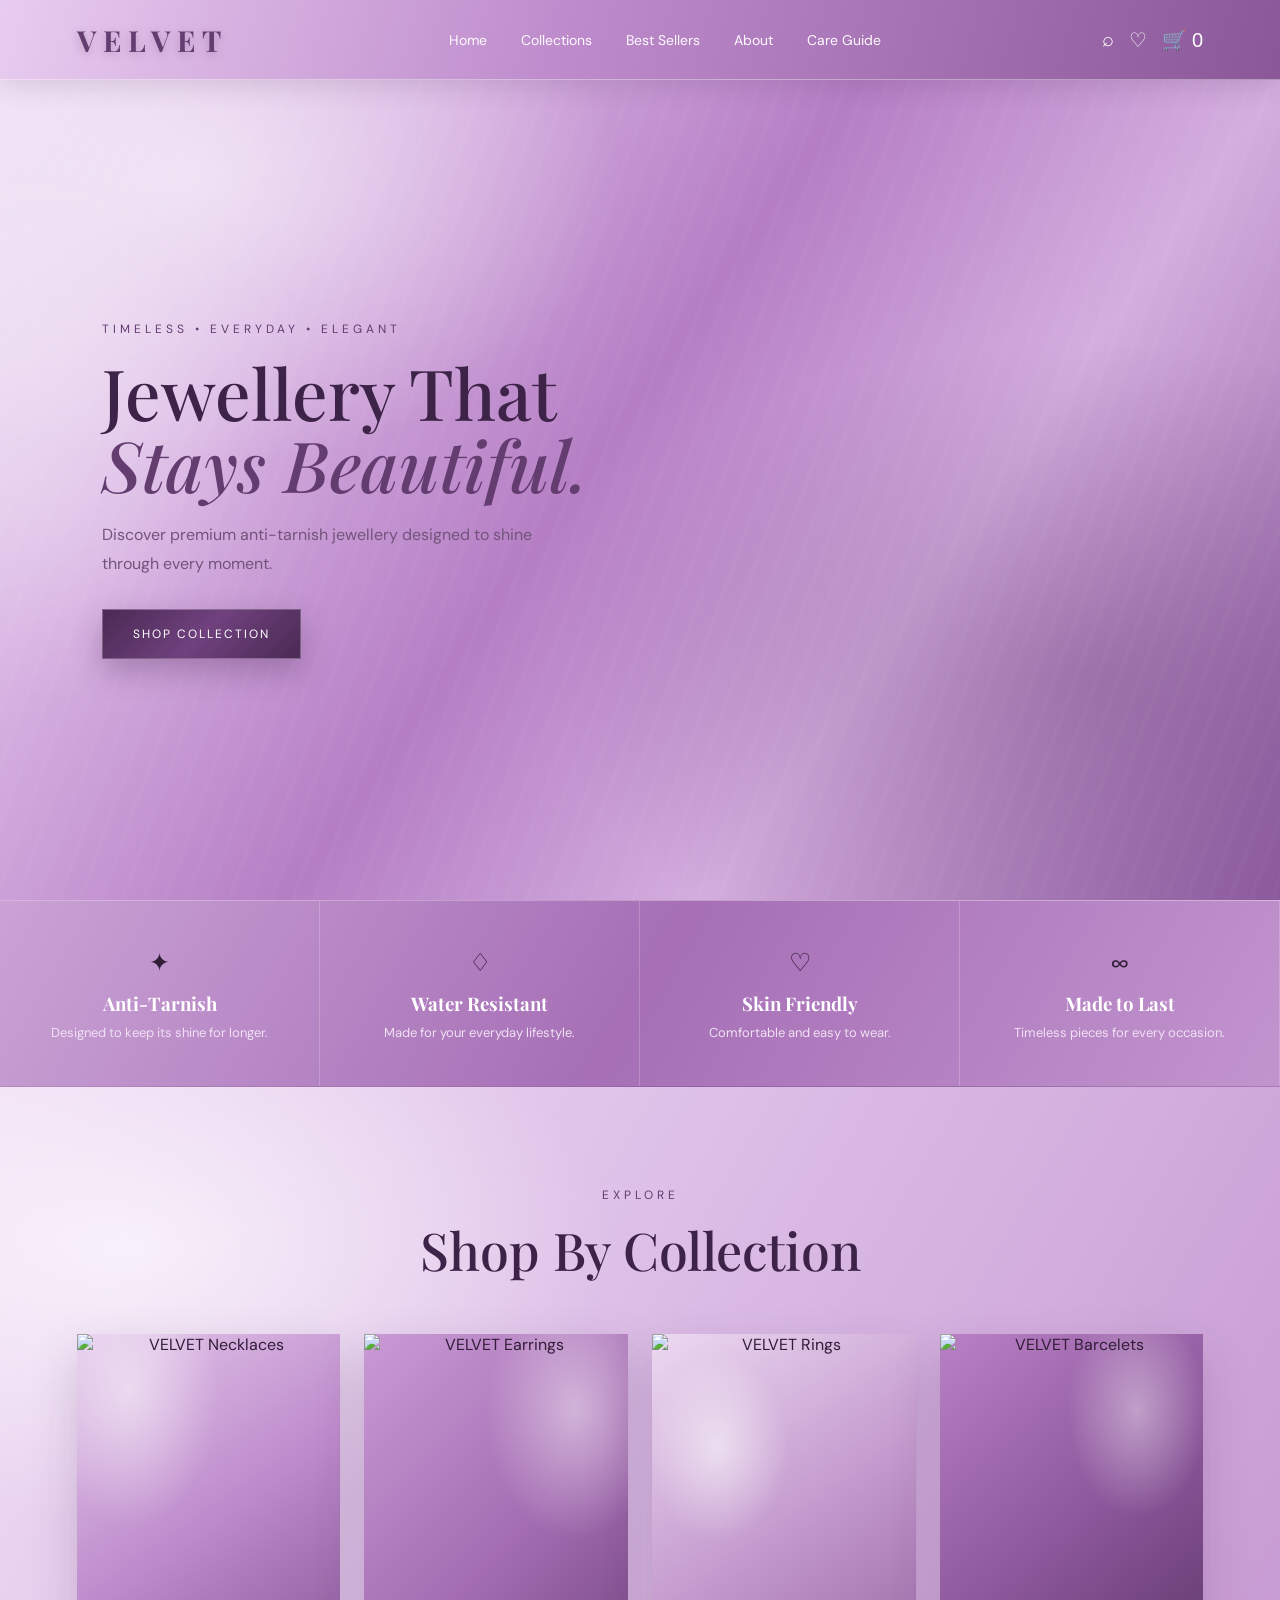
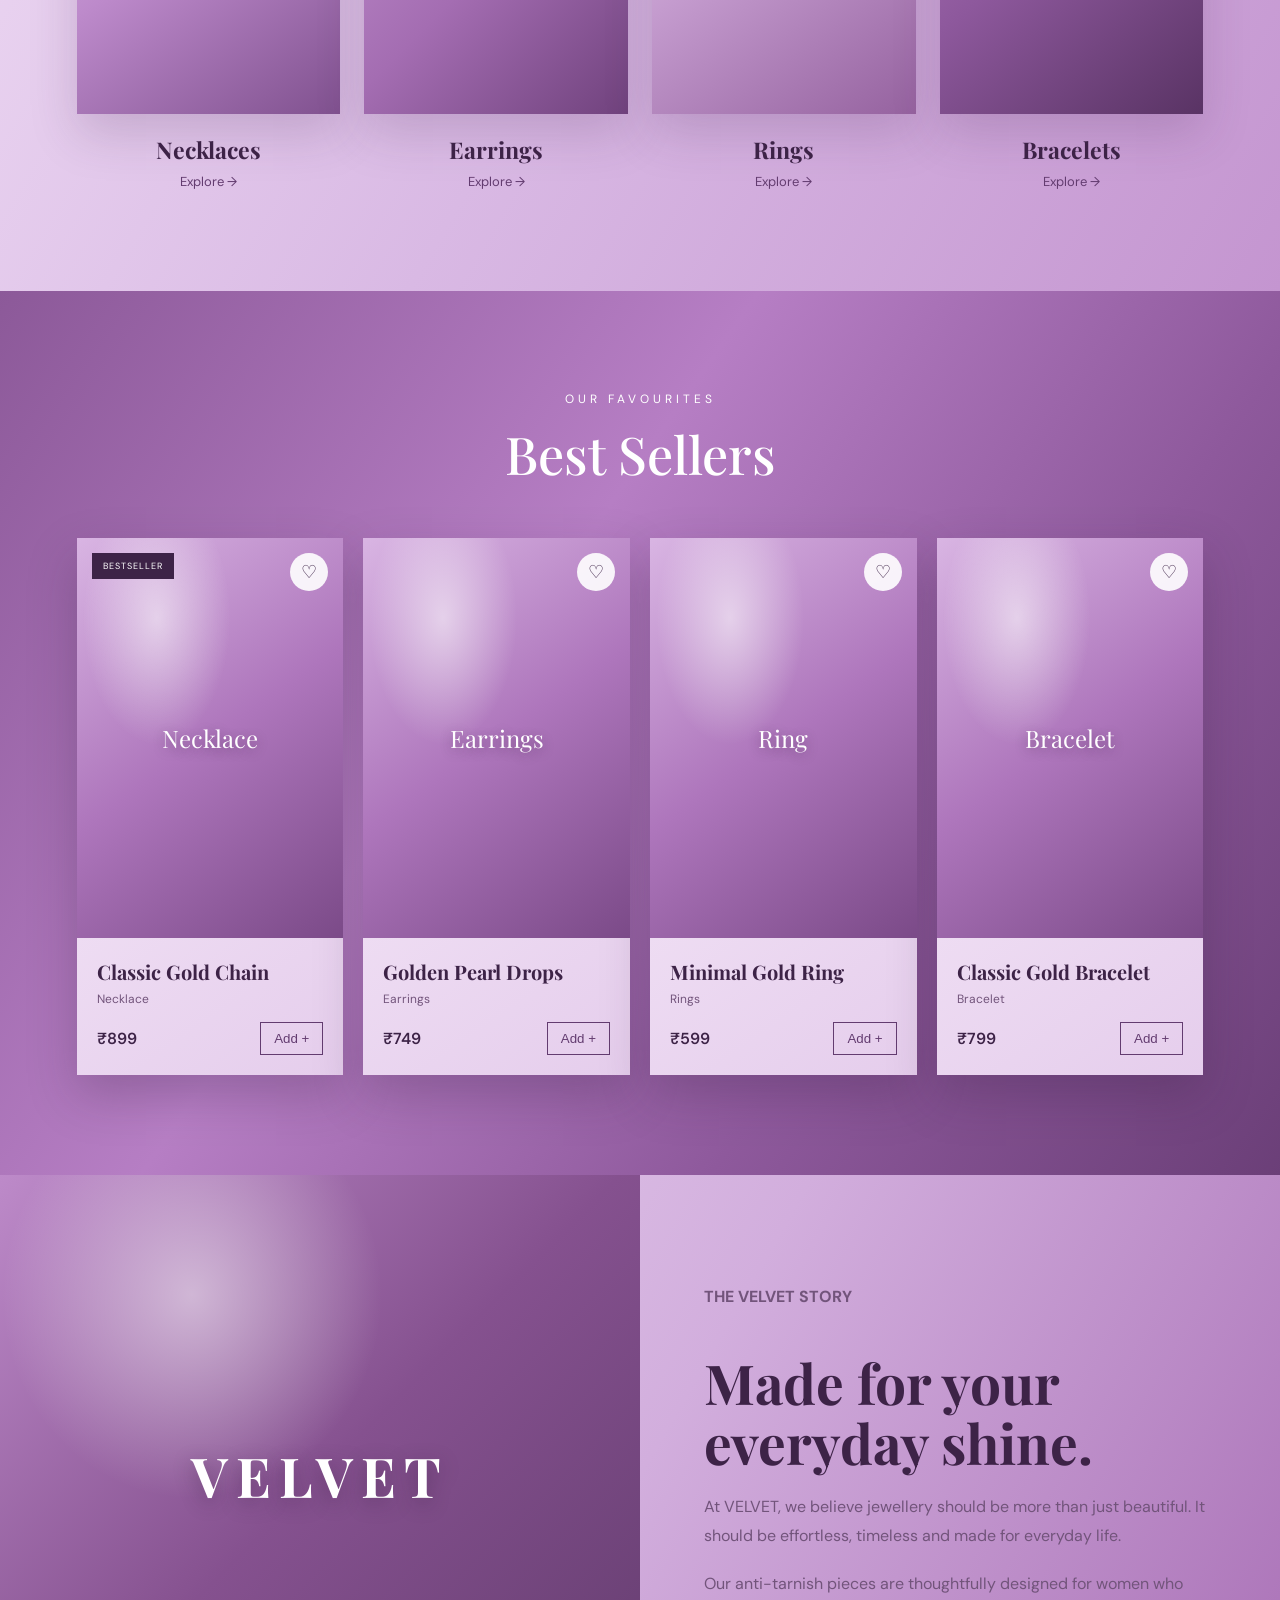
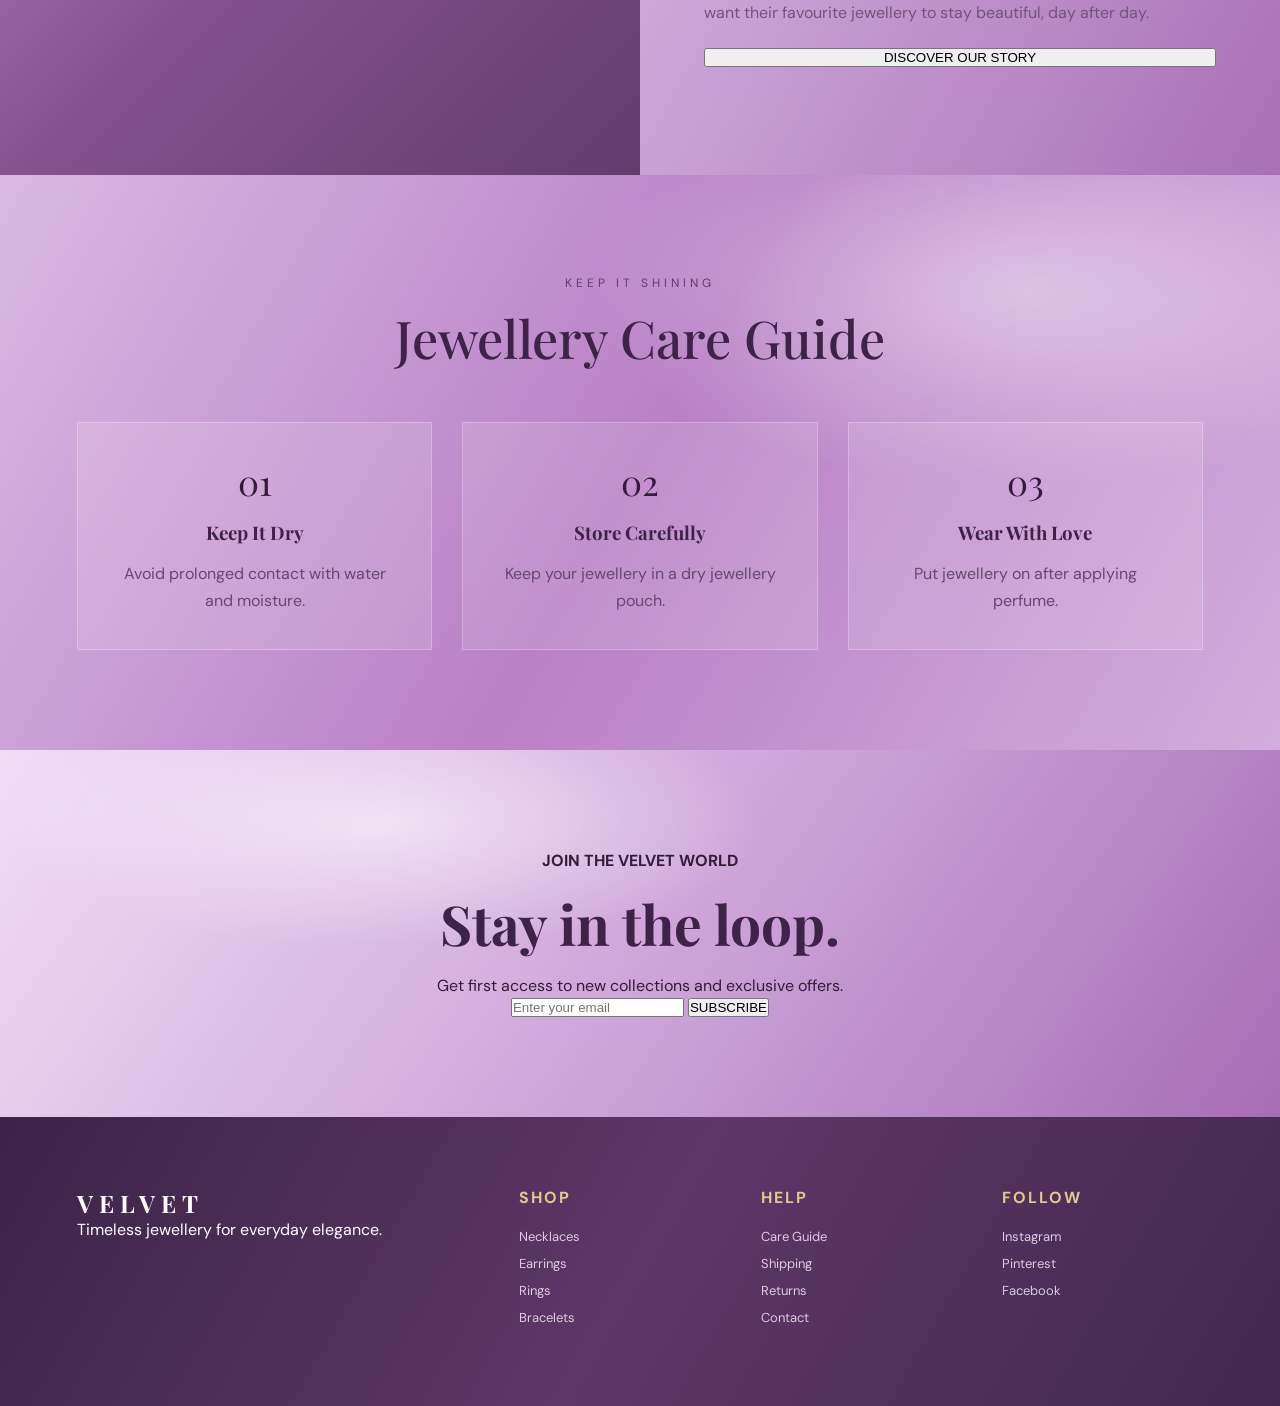
==== index.html @ f44ce246 "Add files via upload" ====
<!DOCTYPE html>
<html lang="en">
<head>
    <meta charset="UTF-8">
    <meta name="viewport" content="width=device-width, initial-scale=1.0">

    <title>Velvet | Anti-Tarnish Jewellery</title>

    <link rel="stylesheet" href="style.css">

    <link rel="preconnect" href="https://fonts.googleapis.com">
    <link rel="preconnect" href="https://fonts.gstatic.com" crossorigin>

    <link href="https://fonts.googleapis.com/css2?family=DM+Sans:wght@400;500;600&family=Playfair+Display:wght@500;600;700&display=swap" rel="stylesheet">
</head>

<body>

    <!-- NAVBAR -->

    <header class="navbar">

        <div class="logo"><b>
            VELVET
        </b></div>

        <nav>
            <a href="#home">Home</a>
            <a href="#collections">Collections</a>
            <a href="#bestsellers">Best Sellers</a>
            <a href="#about">About</a>
            <a href="#care">Care Guide</a>
        </nav>

        <div class="nav-icons">
            <button onclick="openSearch()">⌕</button>
            <button>♡</button>
            <button onclick="openCart()">🛒 <span id="cartCount">0</span></button>
        </div>

    </header>

    <!-- HERO -->

    <section class="hero" id="home">

        <div class="hero-content">

            <p class="small-title">
                TIMELESS • EVERYDAY • ELEGANT
            </p>

            <h1>
                Jewellery That<br>
                <span>Stays Beautiful.</span>
            </h1>

            <p class="hero-text">
                Discover premium anti-tarnish jewellery designed
                to shine through every moment.
            </p>

            <a href="#bestsellers" class="primary-btn">
                SHOP COLLECTION
            </a>

        </div>

        <div class="hero-image">

            <div class="image-placeholder">
<img src="C:\Users\Komal Mandal\Downloads\Velvet.png" alt = VELVET JEWEllERY">
            </div>

        </div>

    </section>


    <!-- FEATURES -->

    <section class="features">

        <div class="feature">
            <div class="feature-icon">✦</div>
            <h3>Anti-Tarnish</h3>
            <p>Designed to keep its shine for longer.</p>
        </div>

        <div class="feature">
            <div class="feature-icon">♢</div>
            <h3>Water Resistant</h3>
            <p>Made for your everyday lifestyle.</p>
        </div>

        <div class="feature">
            <div class="feature-icon">♡</div>
            <h3>Skin Friendly</h3>
            <p>Comfortable and easy to wear.</p>
        </div>

        <div class="feature">
            <div class="feature-icon">∞</div>
            <h3>Made to Last</h3>
            <p>Timeless pieces for every occasion.</p>
        </div>

    </section>


    <!-- COLLECTIONS -->

    <section class="collections" id="collections">

        <div class="section-heading">

            <p>EXPLORE</p>

            <h2>
                Shop By Collection
            </h2>

        </div>


        <div class="collection-grid">

            <div class="collection-card">
                <div class="collection-image necklace"> 
<img src="https://i.pinimg.com/736x/56/a5/21/56a521f06eb144e33cac030a098739af.jpg" alt="VELVET Necklaces"></div>
			
                <h3>Necklaces</h3>
              <a href="necklaces.html">Explore →</a>
            </div>

            <div class="collection-card">
                <div class="collection-image earrings">
<img src="https://i.pinimg.com/736x/31/49/c3/3149c329d1bebe7198a41c38c8221e55.jpg" alt="VELVET Earrings"></div>
                <h3>Earrings</h3>
                <a href="earrings.html">Explore →</a>
            </div>

            <div class="collection-card">
                <div class="collection-image rings">
<img src="https://i.pinimg.com/736x/19/a5/37/19a537e50d980c1a389cf54818341b7f.jpg" alt="VELVET Rings"></div>
                <h3>Rings</h3>
                <a href="rings.html">Explore →</a>
            </div>

            <div class="collection-card">
                <div class="collection-image bracelets">
<img src="https://i.pinimg.com/736x/8f/12/ee/8f12ee95ad58cc916fca099915476bfe.jpg" alt="VELVET Barcelets"></div>
                <h3>Bracelets</h3>
               <a href="bracelets.html">Explore →</a>
            </div>

        </div>

    </section>


    <!-- BEST SELLERS -->

    <section class="products" id="bestsellers">

        <div class="section-heading">

            <p>OUR FAVOURITES</p>

            <h2>
                Best Sellers
            </h2>

        </div>


        <div class="product-grid" id="productGrid">


            <!-- PRODUCT 1 -->

            <div class="product-card">

                <div class="product-image">
                    <span class="badge">BESTSELLER</span>

                    <button class="wishlist">♡</button>

                    <div class="product-placeholder">
                        Necklace
                    </div>
                </div>

                <div class="product-info">

                    <h3>Classic Gold Chain</h3>

                    <p class="product-category">
                        Necklace
                    </p>

                    <div class="price-row">

                        <span>₹899</span>

                        <button onclick="addToCart('Classic Gold Chain', 899)">
                            Add +
                        </button>

                    </div>

                </div>

            </div>


            <!-- PRODUCT 2 -->

            <div class="product-card">

                <div class="product-image">

                    <button class="wishlist">♡</button>

                    <div class="product-placeholder">
                        Earrings
                    </div>

                </div>

                <div class="product-info">

                    <h3>Golden Pearl Drops</h3>

                    <p class="product-category">
                        Earrings
                    </p>

                    <div class="price-row">

                        <span>₹749</span>

                        <button onclick="addToCart('Golden Pearl Drops', 749)">
                            Add +
                        </button>

                    </div>

                </div>

            </div>


            <!-- PRODUCT 3 -->

            <div class="product-card">

                <div class="product-image">

                    <button class="wishlist">♡</button>

                    <div class="product-placeholder">
                        Ring
                    </div>

                </div>

                <div class="product-info">

                    <h3>Minimal Gold Ring</h3>

                    <p class="product-category">
                        Rings
                    </p>

                    <div class="price-row">

                        <span>₹599</span>

                        <button onclick="addToCart('Minimal Gold Ring', 599)">
                            Add +
                        </button>

                    </div>

                </div>

            </div>


            <!-- PRODUCT 4 -->

            <div class="product-card">

                <div class="product-image">

                    <button class="wishlist">♡</button>

                    <div class="product-placeholder">
                        Bracelet
                    </div>

                </div>

                <div class="product-info">

                    <h3>Classic Gold Bracelet</h3>

                    <p class="product-category">
                        Bracelet
                    </p>

                    <div class="price-row">

                        <span>₹799</span>

                        <button onclick="addToCart('Classic Gold Bracelet', 799)">
                            Add +
                        </button>

                    </div>

                </div>

            </div>

        </div>

    </section>


    <!-- BRAND STORY -->

    <section class="story" id="about">

        <div class="story-image">
            <div class="story-placeholder"><b>
                VELVET
            </b></div>
        </div>

        <div class="story-content">

            <p><b>THE VELVET STORY</b></p>

            <h2>
                Made for your
                everyday shine.
            </h2>

            <p>
                At VELVET, we believe jewellery should be more
                than just beautiful. It should be effortless,
                timeless and made for everyday life.
            </p>

            <p>
                Our anti-tarnish pieces are thoughtfully designed
                for women who want their favourite jewellery to
                stay beautiful, day after day.
            </p>

            <button class="secondary-btn">
                DISCOVER OUR STORY
            </button>

        </div>

    </section>


    <!-- CARE GUIDE -->

    <section class="care" id="care">

        <div class="section-heading">

            <p>KEEP IT SHINING</p>

            <h2>
                Jewellery Care Guide
            </h2>

        </div>


        <div class="care-grid">

            <div>
                <span>01</span>
                <h3>Keep It Dry</h3>
                <p>
                    Avoid prolonged contact with water and moisture.
                </p>
            </div>

            <div>
                <span>02</span>
                <h3>Store Carefully</h3>
                <p>
                    Keep your jewellery in a dry jewellery pouch.
                </p>
            </div>

            <div>
                <span>03</span>
                <h3>Wear With Love</h3>
                <p>
                    Put jewellery on after applying perfume.
                </p>
            </div>

        </div>

    </section>


    <!-- NEWSLETTER -->

    <section class="newsletter">

        <p><b>JOIN THE VELVET WORLD</b></p>

        <h2>
            Stay in the loop.
        </h2>

        <p>
            Get first access to new collections and exclusive offers.
        </p>

        <div class="newsletter-form">

            <input
                type="email"
                placeholder="Enter your email"
            >

            <button onclick="subscribe()">
                SUBSCRIBE
            </button>

        </div>

    </section>


    <!-- FOOTER -->

    <footer>

        <div class="footer-brand">

            <h2><b>VELVET</b></h2>

            <p>
                Timeless jewellery for everyday elegance.
            </p>

        </div>


        <div>

            <h4>SHOP</h4>

            <a href="#collections">Necklaces</a>
            <a href="#collections">Earrings</a>
            <a href="#collections">Rings</a>
            <a href="#collections">Bracelets</a>

        </div>


        <div>

            <h4>HELP</h4>

            <a href="#care">Care Guide</a>
            <a href="#">Shipping</a>
            <a href="#">Returns</a>
            <a href="#">Contact</a>

        </div>


        <div>

            <h4>FOLLOW</h4>

            <a href="#">Instagram</a>
            <a href="#">Pinterest</a>
            <a href="#">Facebook</a>

        </div>

    </footer>


    <!-- CART -->

    <div class="cart-overlay" id="cartOverlay">

        <div class="cart">

            <div class="cart-header">

                <h2>Your Cart</h2>

                <button onclick="closeCart()">✕</button>

            </div>

            <div id="cartItems"></div>

            <div class="cart-total">

                <strong>Total</strong>

                <span id="cartTotal">
                    ₹0
                </span>

            </div>

            <button class="checkout-btn">
                CHECKOUT
            </button>

        </div>

    </div>


    <script src="script.js"></script>

</body>
</html>
---- style.css ----
/* =========================================================
   VELVET JEWELLERY
   LUXURY PURPLE VELVET THEME
   ========================================================= */

@import url('https://fonts.googleapis.com/css2?family=DM+Sans:wght@400;500;600&family=Playfair+Display:ital,wght@0,400;0,500;0,600;1,400;1,500&display=swap');


/* =========================
   COLORS
   ========================= */

:root {
    --velvet-1: #f0dff5;
    --velvet-2: #d8b4e3;
    --velvet-3: #b985c9;
    --velvet-4: #8e5b9f;
    --velvet-5: #633c70;
    --velvet-6: #3d2347;

    --text: #321d38;
    --soft-text: #72547b;

    --gold: #c8a45d;
    --white: #fffaff;
}


/* =========================
   RESET
   ========================= */

* {
    margin: 0;
    padding: 0;
    box-sizing: border-box;
}

html {
    scroll-behavior: smooth;
}

body {
    font-family: "DM Sans", sans-serif;
    color: var(--text);

    /* REAL VELVET-LIKE BACKGROUND */
    background:
        radial-gradient(
            ellipse at 15% 20%,
            rgba(255,255,255,.55) 0%,
            transparent 28%
        ),
        radial-gradient(
            ellipse at 85% 75%,
            rgba(91,48,105,.30) 0%,
            transparent 35%
        ),
        linear-gradient(
            125deg,
            #f0dff5 0%,
            #d7b2e2 25%,
            #b57ec4 48%,
            #d4aedf 70%,
            #8f5da0 100%
        );

    background-attachment: fixed;

    min-height: 100vh;
}


/* =========================
   VELVET TEXTURE
   ========================= */

body::before {
    content: "";

    position: fixed;

    inset: 0;

    pointer-events: none;

    z-index: -1;

    opacity: .18;

    background:
        repeating-linear-gradient(
            110deg,
            transparent 0px,
            rgba(255,255,255,.35) 2px,
            transparent 7px,
            transparent 20px
        );

    mix-blend-mode: soft-light;
}


/* =========================
   NAVBAR
   ========================= */

.navbar {
    height: 80px;

    display: flex;
    align-items: center;
    justify-content: space-between;

    padding: 0 6%;

    background:
        linear-gradient(
            105deg,
            #e8ccef,
            #bd8acb 45%,
            #8a5799 100%
        );

    border-bottom: 1px solid rgba(255,255,255,.35);

    box-shadow:
        0 5px 25px rgba(63,35,72,.15);

    position: sticky;

    top: 0;

    z-index: 1000;
}


/* LOGO */

.logo {
    font-family: "Playfair Display", serif;

    font-size: 29px;

    letter-spacing: 7px;

    color: #633C70;

    text-shadow:
        0 2px 10px rgba(53,27,62,.25);
}


/* NAVIGATION */

nav {
    display: flex;

    gap: 34px;
}

nav a {
    text-decoration: none;

    color: #fffaff;

    font-size: 14px;

    position: relative;

    transition: .3s ease;
}

nav a:hover {
    color: #f2d99d;
}

nav a::after {
    content: "";

    position: absolute;

    left: 0;

    bottom: -7px;

    width: 0;

    height: 1px;

    background: var(--gold);

    transition: .3s ease;
}

nav a:hover::after {
    width: 100%;
}


/* NAV ICONS */

.nav-icons {
    display: flex;

    align-items: center;

    gap: 15px;
}

.nav-icons button {
    border: none;

    background: transparent;

    color: white;

    font-size: 20px;

    cursor: pointer;

    transition: .3s ease;
}

.nav-icons button:hover {
    color: #f2d99d;

    transform: scale(1.08);
}


/* =========================
   HERO
   ========================= */

.hero {
    min-height: 700px;

    display: grid;

    grid-template-columns: 1fr 1fr;

    overflow: hidden;

    background:
        radial-gradient(
            ellipse at 10% 50%,
            rgba(255,255,255,.65),
            transparent 30%
        ),
        linear-gradient(
            120deg,
            #f3e4f7 0%,
            #e3c5eb 35%,
            #c697d1 70%,
            #a86ab9 100%
        );
}


/* HERO CONTENT */

.hero-content {
    display: flex;

    flex-direction: column;

    justify-content: center;

    padding: 8%;

    position: relative;
}


/* VELVET LIGHT SHADOW */

.hero-content::before {
    content: "";

    position: absolute;

    width: 350px;

    height: 350px;

    left: -150px;

    top: 20%;

    border-radius: 50%;

    background: rgba(255,255,255,.35);

    filter: blur(80px);
}


.small-title {
    font-size: 12px;

    letter-spacing: 4px;

    color: var(--velvet-5);

    position: relative;
}


.hero h1 {
    font-family: "Playfair Display", serif;

    font-size: clamp(52px, 6vw, 82px);

    line-height: 1.02;

    font-weight: 500;

    margin: 20px 0;

    color: var(--velvet-6);

    position: relative;
}

.hero h1 span {
    font-style: italic;

    color: var(--velvet-5);
}


.hero-text {
    max-width: 470px;

    color: var(--soft-text);

    line-height: 1.8;

    margin-bottom: 30px;

    position: relative;
}


/* =========================
   BUTTON
   ========================= */

.primary-btn {
    width: fit-content;

    padding: 16px 30px;

    background:
        linear-gradient(
            135deg,
            #4a2a54,
            #70417e,
            #4a2a54
        );

    color: white;

    text-decoration: none;

    letter-spacing: 2px;

    font-size: 12px;

    border: 1px solid rgba(255,255,255,.25);

    box-shadow:
        0 12px 30px rgba(65,35,75,.3);

    transition: .3s ease;

    position: relative;
}

.primary-btn:hover {
    transform: translateY(-4px);

    box-shadow:
        0 18px 35px rgba(65,35,75,.4);
}


/* =========================
   HERO IMAGE
   ========================= */

.hero-image {
    min-height: 600px;

    display: flex;

    align-items: center;

    justify-content: center;

    position: relative;

    overflow: hidden;

    background:
        radial-gradient(
            ellipse at 25% 20%,
            rgba(255,255,255,.55),
            transparent 25%
        ),
        radial-gradient(
            ellipse at 75% 80%,
            rgba(57,29,66,.4),
            transparent 40%
        ),
        linear-gradient(
            125deg,
            #c995d5,
            #9d64ac 45%,
            #71447e 100%
        );
}


/* VELVET FOLDS */

.hero-image::before {
    content: "";

    position: absolute;

    width: 150%;

    height: 150%;

    background:
        repeating-linear-gradient(
            115deg,
            rgba(255,255,255,.16) 0px,
            transparent 35px,
            rgba(73,38,83,.18) 75px,
            transparent 120px
        );

    transform: rotate(-8deg);

    opacity: .6;
}


/* IMAGE PLACEHOLDER */

.image-placeholder {
    width: 70%;

    height: 75%;

    display: flex;

    align-items: center;

    justify-content: center;

    position: relative;

    z-index: 2;

    background:
        radial-gradient(
            ellipse at 30% 20%,
            rgba(255,255,255,.5),
            transparent 30%
        ),
        linear-gradient(
            135deg,
            #e1c1e8,
            #b47bc2 50%,
            #855091
        );

    box-shadow:
        0 35px 70px rgba(53,28,62,.3);

    border: 1px solid rgba(255,255,255,.35);
}

.image-placeholder::before {
    content: "";

    position: absolute;

    inset: 0;

    background:
        repeating-linear-gradient(
            120deg,
            transparent 0px,
            rgba(255,255,255,.12) 15px,
            transparent 45px
        );
}

.image-placeholder {
    font-family: "Playfair Display", serif;

    font-size: 34px;

    letter-spacing: 6px;

    color: white;

    text-shadow:
        0 3px 15px rgba(52,28,61,.35);
}


/* =========================
   FEATURES
   ========================= */

.features {
    display: grid;

    grid-template-columns: repeat(4, 1fr);

    background:
        linear-gradient(
            120deg,
            #caa2d5,
            #a66fb6,
            #c294ce
        );

    border-top: 1px solid rgba(255,255,255,.3);

    border-bottom: 1px solid rgba(82,43,93,.2);
}

.feature {
    text-align: center;

    padding: 45px 20px;

    border-right: 1px solid rgba(255,255,255,.2);

    transition: .3s ease;
}

.feature:hover {
    background: rgba(255,255,255,.12);
}

.feature-icon {
    font-size: 25px;

    color: var(--#633C70);

    margin-bottom: 12px;
}

.feature h3 {
    font-family: "Playfair Display", serif;

    color: white;

    margin-bottom: 8px;
}

.feature p {
    color: #f0e1f4;

    font-size: 13px;
}


/* =========================
   SECTION HEADINGS
   ========================= */

.section-heading {
    text-align: center;

    margin-bottom: 50px;
}

.section-heading p {
    font-size: 12px;

    letter-spacing: 4px;

    color: var(--velvet-5);
}

.section-heading h2 {
    font-family: "Playfair Display", serif;

    font-size: 52px;

    font-weight: 500;

    margin-top: 12px;

    color: var(--velvet-6);
}


/* =========================
   COLLECTIONS
   ========================= */

.collections {
    padding: 100px 6%;

    background:
        radial-gradient(
            ellipse at 10% 20%,
            rgba(255,255,255,.65),
            transparent 30%
        ),
        linear-gradient(
            120deg,
            #f0def5,
            #d9b9e4,
            #c495d0
        );
}

.collection-grid {
    display: grid;

    grid-template-columns: repeat(4, 1fr);

    gap: 22px;
}

.collection-card {
    text-align: center;

    transition: .4s ease;
}

.collection-card:hover {
    transform: translateY(-10px);
}


.collection-image {
    height: 400px;

    margin-bottom: 20px;

    position: relative;

    overflow: hidden;

    box-shadow:
        0 20px 45px rgba(67,36,77,.18);
}


/* VELVET COLLECTION SHADES */

.necklace {
    background:
        radial-gradient(
            ellipse at 20% 15%,
            rgba(255,255,255,.5),
            transparent 30%
        ),
        linear-gradient(
            145deg,
            #e4c9eb,
            #bd8acb 50%,
            #80518f
        );
}

.earrings {
    background:
        radial-gradient(
            ellipse at 80% 20%,
            rgba(255,255,255,.45),
            transparent 30%
        ),
        linear-gradient(
            135deg,
            #c99ad5,
            #a46db2 55%,
            #70427d
        );
}

.rings {
    background:
        radial-gradient(
            ellipse at 25% 30%,
            rgba(255,255,255,.55),
            transparent 25%
        ),
        linear-gradient(
            145deg,
            #ecd9f1,
            #c49bce 50%,
            #95629f
        );
}

.bracelets {
    background:
        radial-gradient(
            ellipse at 75% 20%,
            rgba(255,255,255,.4),
            transparent 25%
        ),
        linear-gradient(
            140deg,
            #b980c5,
            #8d589c 50%,
            #593364
        );
}


.collection-card h3 {
    font-family: "Playfair Display", serif;

    font-size: 23px;

    color: var(--velvet-6);
}

.collection-card a {
    display: inline-block;

    margin-top: 8px;

    text-decoration: none;

    color: var(--velvet-5);

    font-size: 13px;
}


/* =========================
   PRODUCTS
   ========================= */

.products {
    padding: 100px 6%;

    background:
        linear-gradient(
            125deg,
            #8c5999,
            #b67ec4 40%,
            #8e599c 70%,
            #6b3f78
        );
}

.products .section-heading p,
.products .section-heading h2 {
    color: white;
}

.product-grid {
    display: grid;

    grid-template-columns: repeat(4, 1fr);

    gap: 20px;
}


.product-card {
    background:
        linear-gradient(
            145deg,
            #f9effb,
            #e5cdec
        );

    box-shadow:
        0 20px 45px rgba(51,27,60,.25);

    overflow: hidden;

    transition: .35s ease;
}

.product-card:hover {
    transform: translateY(-9px);
}


.product-image {
    height: 400px;

    display: flex;

    align-items: center;

    justify-content: center;

    position: relative;

    background:
        radial-gradient(
            ellipse at 30% 20%,
            rgba(255,255,255,.55),
            transparent 28%
        ),
        linear-gradient(
            145deg,
            #d9b5e3,
            #ae76bc,
            #7b4a88
        );
}


.product-placeholder {
    font-family: "Playfair Display", serif;

    font-size: 24px;

    color: white;

    text-shadow:
        0 3px 12px rgba(55,28,63,.4);
}


/* BADGE */

.badge {
    position: absolute;

    top: 15px;

    left: 15px;

    padding: 7px 11px;

    background: var(--velvet-6);

    color: white;

    font-size: 9px;

    letter-spacing: 1px;
}


/* WISHLIST */

.wishlist {
    position: absolute;

    top: 15px;

    right: 15px;

    width: 38px;

    height: 38px;

    border-radius: 50%;

    border: none;

    background: rgba(255,255,255,.9);

    color: var(--velvet-6);

    cursor: pointer;

    font-size: 18px;

    transition: .3s ease;
}

.wishlist:hover {
    background: var(--velvet-6);

    color: white;
}


/* PRODUCT INFO */

.product-info {
    padding: 20px;
}

.product-info h3 {
    font-family: "Playfair Display", serif;

    color: var(--velvet-6);

    font-size: 20px;
}

.product-category {
    color: var(--soft-text);

    font-size: 12px;

    margin: 6px 0 15px;
}

.price-row {
    display: flex;

    justify-content: space-between;

    align-items: center;
}

.price-row span {
    font-weight: 600;

    color: var(--velvet-6);
}

.price-row button {
    padding: 8px 13px;

    background: transparent;

    border: 1px solid var(--velvet-5);

    color: var(--velvet-5);

    cursor: pointer;

    transition: .3s ease;
}

.price-row button:hover {
    background: var(--velvet-5);

    color: white;
}


/* =========================
   STORY
   ========================= */

.story {
    display: grid;

    grid-template-columns: 1fr 1fr;

    min-height: 600px;

    background:
        linear-gradient(
            120deg,
            #ecd9f2,
            #d2aedd,
            #a970b6
        );
}

.story-image {
    display: flex;

    align-items: center;

    justify-content: center;

    background:
        radial-gradient(
            ellipse at 30% 20%,
            rgba(255,255,255,.5),
            transparent 30%
        ),
        linear-gradient(
            135deg,
            #bd8ac9,
            #85518f,
            #633c6e
        );
}

.story-placeholder {
    font-family: "Playfair Display", serif;

    font-size: 55px;

    letter-spacing: 8px;

    color: white;

    text-shadow:
        0 5px 20px rgba(50,25,58,.4);
}

.story-content {
    padding: 10%;

    display: flex;

    flex-direction: column;

    justify-content: center;
}

.story-content h2 {
    font-family: "Playfair Display", serif;

    font-size: 55px;

    line-height: 1.1;

    margin: 20px 0;

    color: var(--velvet-6);
}

.story-content p {
    color: var(--soft-text);

    line-height: 1.8;

    margin-bottom: 20px;
}


/* =========================
   CARE GUIDE
   ========================= */

.care {
    padding: 100px 6%;

    background:
        radial-gradient(
            ellipse at 80% 20%,
            rgba(255,255,255,.45),
            transparent 30%
        ),
        linear-gradient(
            120deg,
            #d9b9e4,
            #b980c6,
            #d3addd
        );
}

.care-grid {
    display: grid;

    grid-template-columns: repeat(3, 1fr);

    gap: 30px;

    text-align: center;
}

.care-grid > div {
    padding: 35px;

    background: rgba(255,255,255,.13);

    border: 1px solid rgba(255,255,255,.25);

    backdrop-filter: blur(5px);
}

.care-grid span {
    font-family: "Playfair Display", serif;

    font-size: 35px;

    color: var(--brown);
}

.care-grid h3 {
    font-family: "Playfair Display", serif;

    margin: 15px 0;

    color: var(--velvet-6);
}

.care-grid p {
    color: #65496e;

    line-height: 1.7;
}


/* =========================
   NEWSLETTER
   ========================= */

.newsletter {
    text-align: center;

    padding: 100px 20px;

    background:
        radial-gradient(
            ellipse at 30% 20%,
            rgba(255,255,255,.55),
            transparent 30%
        ),
        linear-gradient(
            125deg,
            #f0def5,
            #d0a8dc,
            #a76db5
        );
}

.newsletter h2 {
    font-family: "Playfair Display", serif;

    font-size: 55px;

    margin: 15px 0;

    color: var(--velvet-6);
}


/* =========================
   FOOTER
   ========================= */

footer {
    padding: 70px 6%;

    display: grid;

    grid-template-columns: 2fr 1fr 1fr 1fr;

    gap: 40px;

    background:
        linear-gradient(
            120deg,
            #3d2347,
            #5d3768,
            #43274d
        );

    color: white;
}

footer h2 {
    font-family: "Playfair Display", serif;

    letter-spacing: 6px;

    color: white;
}

footer h4 {
    color: #e4c98b;

    margin-bottom: 20px;

    letter-spacing: 2px;
}

footer a {
    display: block;

    color: #dbcce0;

    text-decoration: none;

    margin-bottom: 10px;

    font-size: 13px;

    transition: .3s ease;
}

footer a:hover {
    color: white;

    transform: translateX(3px);
}


/* =========================
   CART
   ========================= */

.cart-overlay {
    position: fixed;

    inset: 0;

    background: rgba(48,25,55,.5);

    display: none;

    z-index: 2000;
}

.cart {
    width: 400px;

    height: 100%;

    margin-left: auto;

    padding: 30px;

    background:
        linear-gradient(
            135deg,
            #f5e8f8,
            #d9b8e4
        );

    box-shadow:
        -15px 0 45px rgba(52,27,61,.3);

    overflow-y: auto;
}


/* =========================
   SCROLLBAR
   ========================= */

::-webkit-scrollbar {
    width: 8px;
}

::-webkit-scrollbar-track {
    background: #ead8f0;
}

::-webkit-scrollbar-thumb {
    background:
        linear-gradient(
            #b77fc5,
            #70457f
        );

    border-radius: 10px;
}


/* =========================
   TABLET
   ========================= */

@media (max-width: 900px) {

    nav {
        display: none;
    }

    .hero,
    .story {
        grid-template-columns: 1fr;
    }

    .hero-content {
        padding: 70px 7%;
    }

    .hero-image {
        min-height: 500px;
    }

    .features {
        grid-template-columns: repeat(2, 1fr);
    }

    .collection-grid,
    .product-grid {
        grid-template-columns: repeat(2, 1fr);
    }

    .care-grid {
        grid-template-columns: 1fr;
    }

    footer {
        grid-template-columns: 1fr 1fr;
    }
}


/* =========================
   MOBILE
   ========================= */

@media (max-width: 600px) {

    .navbar {
        padding: 0 20px;
    }

    .logo {
        font-size: 22px;
    }

    .hero h1 {
        font-size: 48px;
    }

    .features,
    .collection-grid,
    .product-grid {
        grid-template-columns: 1fr;
    }

    .collections,
    .products,
    .care {
        padding: 70px 5%;
    }

    .section-heading h2,
    .story-content h2,
    .newsletter h2 {
        font-size: 40px;
    }

    .story-content {
        padding: 15% 8%;
    }

    footer {
        grid-template-columns: 1fr;
    }

    .cart {
        width: 100%;
    }
}

/* =========================
   COLLECTION PAGE
   ========================= */

.collection-header {
    text-align: center;
    padding: 90px 20px 70px;

    background:
        radial-gradient(
            ellipse at 20% 20%,
            rgba(255,255,255,.55),
            transparent 30%
        ),
        linear-gradient(
            125deg,
            #f0dff5,
            #c998d2,
            #9a62a7
        );
}

.collection-header p {
    font-size: 12px;
    letter-spacing: 4px;
    color: #633c70;
    margin-bottom: 15px;
}

.collection-header h1 {
    font-family: "Playfair Display", serif;
    font-size: 65px;
    font-weight: 500;
    color: #3d2347;
    margin-bottom: 15px;
}

.collection-header span {
    color: #72547b;
    font-size: 15px;
}

.necklace-product {
    background:
        radial-gradient(
            ellipse at 25% 20%,
            rgba(255,255,255,.6),
            transparent 30%
        ),
        linear-gradient(
            145deg,
            #e3c7ea,
            #b57bc2 50%,
            #794985
        );
}

@media (max-width: 600px) {

    .collection-header h1 {
        font-size: 45px;
    }

}

/* =========================
   COLLECTION PAGES
   ========================= */

.collection-header {
    text-align: center;
    padding: 90px 20px 70px;

    background:
        radial-gradient(
            ellipse at 20% 20%,
            rgba(255,255,255,.55),
            transparent 30%
        ),
        linear-gradient(
            125deg,
            #f0dff5,
            #c998d2,
            #9a62a7
        );
}

.collection-header p {
    font-size: 12px;
    letter-spacing: 4px;
    color: #633c70;
    margin-bottom: 15px;
}

.collection-header h1 {
    font-family: "Playfair Display", serif;
    font-size: 65px;
    font-weight: 500;
    color: #3d2347;
    margin-bottom: 15px;
}

.collection-header span {
    color: #72547b;
    font-size: 15px;
}


/* EARRINGS */

.earrings-product {
    background:
        radial-gradient(
            ellipse at 25% 20%,
            rgba(255,255,255,.6),
            transparent 30%
        ),
        linear-gradient(
            145deg,
            #e2c4e9,
            #b77fc4 50%,
            #754480
        );
}


/* RINGS */

.rings-product {
    background:
        radial-gradient(
            ellipse at 70% 20%,
            rgba(255,255,255,.55),
            transparent 30%
        ),
        linear-gradient(
            145deg,
            #e9d2ef,
            #c18aca 50%,
            #81508d
        );
}


/* BRACELETS */

.bracelets-product {
    background:
        radial-gradient(
            ellipse at 30% 25%,
            rgba(255,255,255,.5),
            transparent 30%
        ),
        linear-gradient(
            145deg,
            #d3a8dd,
            #9d64aa 50%,
            #653b70
        );
}


@media (max-width: 600px) {

    .collection-header h1 {
        font-size: 45px;
    }

}

/* ===== COLLECTION CARDS FIX ===== */

.collection-grid {
    display: grid;
    grid-template-columns: repeat(4, 1fr);
    gap: 24px;
    width: 100%;
}

.collection-card {
    width: 100%;
    min-width: 0;
}

.collection-image {
    width: 100%;
    height: 380px;
    overflow: hidden;
}

.collection-image img {
    width: 100%;
    height: 100%;
    object-fit: cover;
    display: block;
}

/* MOBILE */
@media (max-width: 900px) {
    .collection-grid {
        grid-template-columns: repeat(2, 1fr);
    }
}

@media (max-width: 600px) {
    .collection-grid {
        grid-template-columns: 1fr;
    }

    .collection-image {
        height: 350px;
    }
}

/* =========================
   VELVET HERO - IMAGE FIT
   ========================= */

/* =========================
   HERO - FULL BACKGROUND
   ========================= */

.hero {
    position: relative !important;
    display: flex !important;

    min-height: calc(100vh - 80px) !important;
    width: 100% !important;

    padding: 0 !important;
    margin: 0 !important;

    background-image: url("C:/Users/Komal Mandal/Downloads/Velvet jewellery.png") !important;
    background-size: cover !important;
    background-position: center !important;
    background-repeat: no-repeat !important;

    overflow: hidden !important;
}


/* LEFT TEXT */

.hero-content {
    width: 55% !important;
    min-height: calc(100vh - 80px) !important;

    display: flex !important;
    flex-direction: column !important;
    justify-content: center !important;

    padding: 0 0 0 8% !important;

    position: relative !important;
    z-index: 5 !important;
}


/* HEADING - ONLY 2 LINES */

.hero h1 {
    font-family: "Playfair Display", serif !important;

    font-size: clamp(55px, 5.5vw, 82px) !important;
    line-height: 1.02 !important;

    font-weight: 500 !important;

    margin: 20px 0 !important;

    color: var(--velvet-6) !important;

    white-space: nowrap !important;
}

.hero h1 span {
    font-style: italic !important;
    color: var(--velvet-5) !important;
}


/* DESCRIPTION */

.hero-text {
    max-width: 470px !important;

    color: var(--soft-text) !important;

    line-height: 1.8 !important;

    margin-bottom: 30px !important;
}


/* REMOVE RIGHT IMAGE */

.hero-image {
    display: none !important;
}


/* MOBILE */

@media (max-width: 900px) {

    .hero-content {
        width: 70% !important;
        padding-left: 7% !important;
    }

    .hero h1 {
        white-space: normal !important;
        font-size: 55px !important;
    }
}

@media (max-width: 600px) {

    .hero-content {
        width: 90% !important;
        padding-left: 7% !important;
    }

    .hero h1 {
        font-size: 45px !important;
    }
}
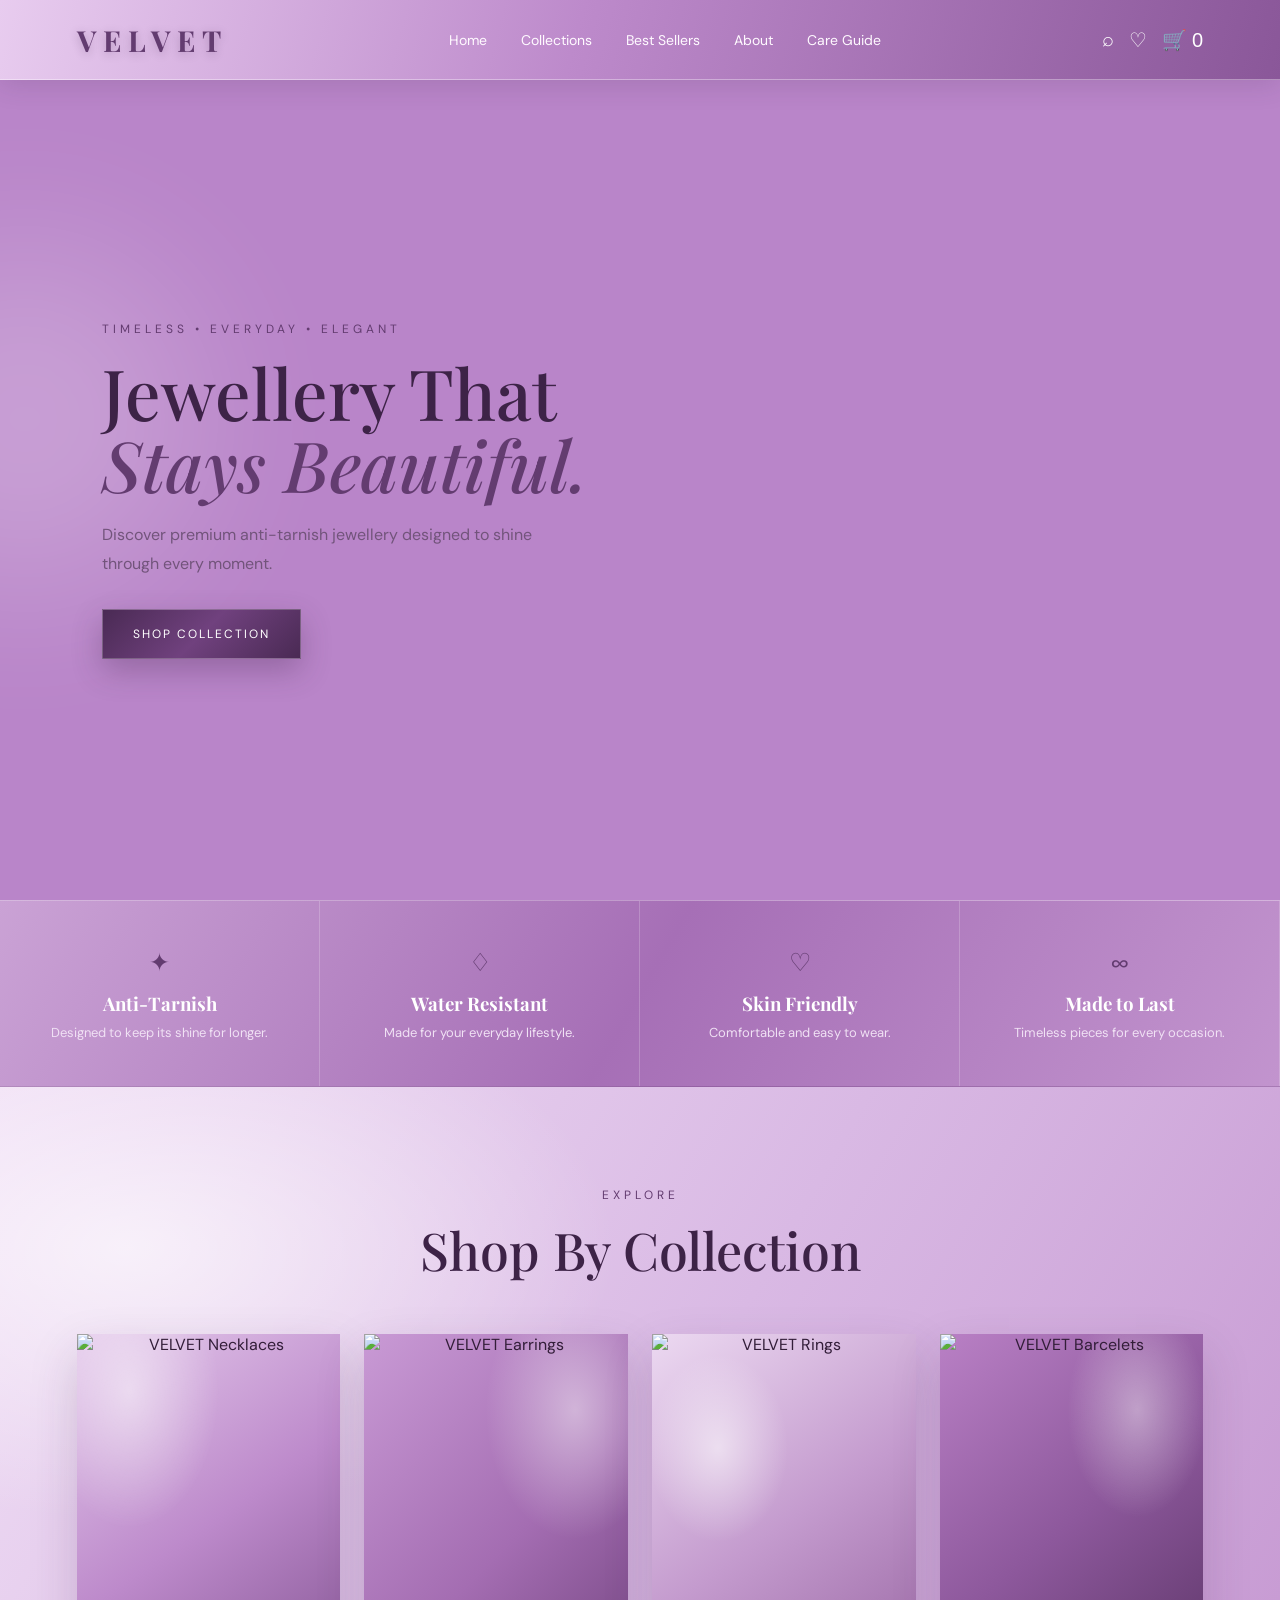
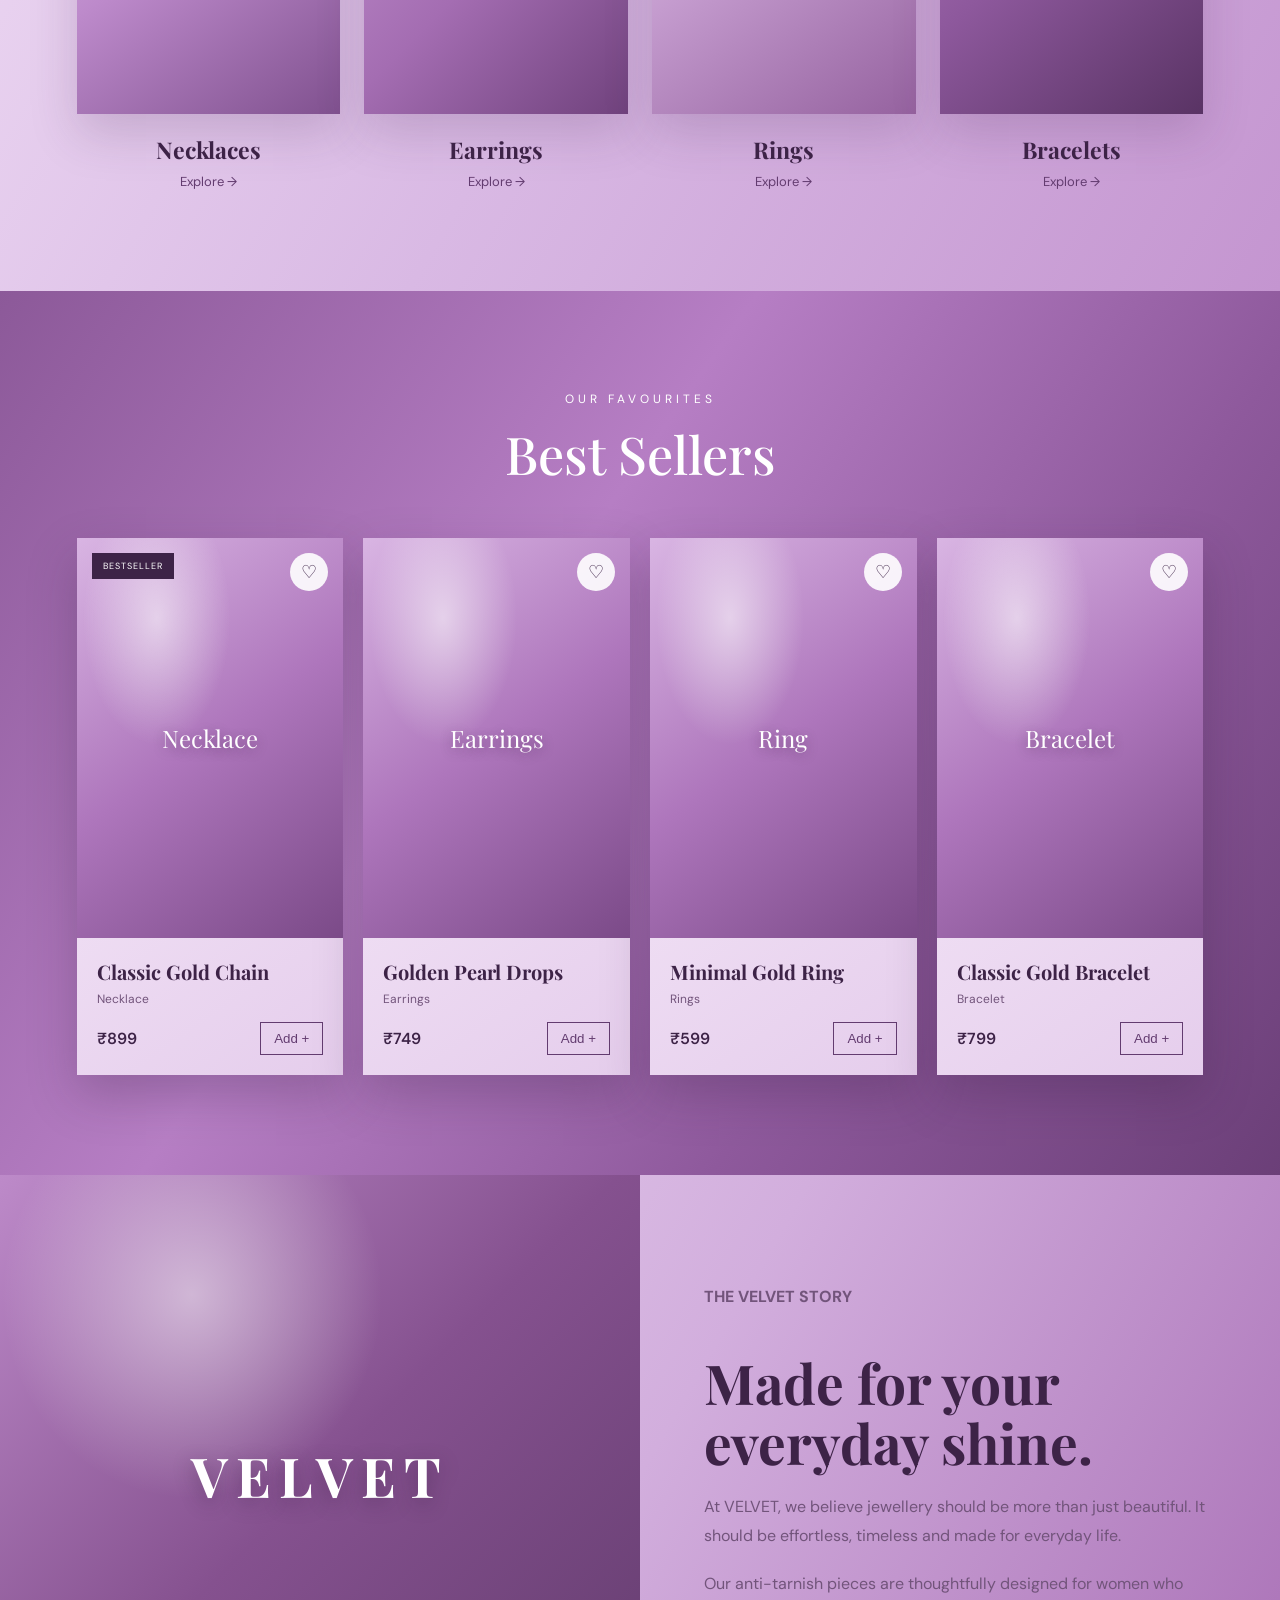
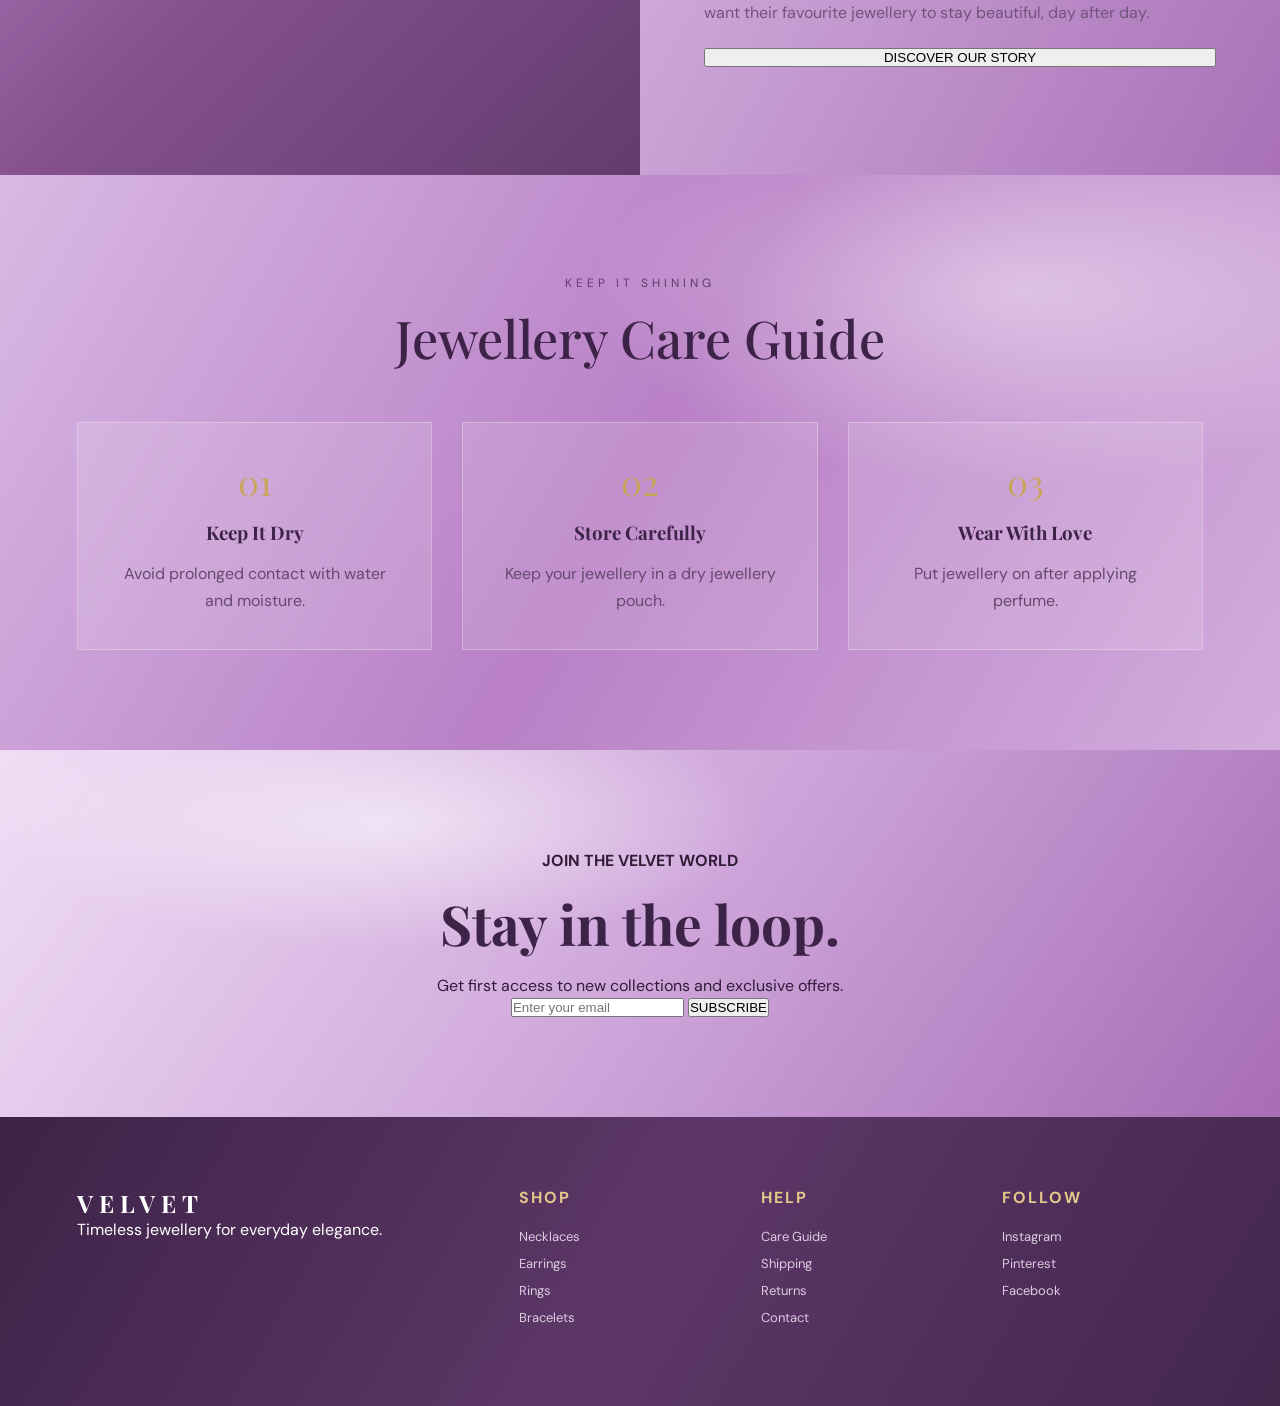
==== commit 39366092: "Update index.html" ====
--- a/index.html
+++ b/index.html
@@ -6,7 +6,7 @@
 
     <title>Velvet | Anti-Tarnish Jewellery</title>
 
-    <link rel="stylesheet" href="style.css">
+	<link rel="stylesheet" href="style.css?v=3">
 
     <link rel="preconnect" href="https://fonts.googleapis.com">
     <link rel="preconnect" href="https://fonts.gstatic.com" crossorigin>
@@ -42,39 +42,37 @@
 
     <!-- HERO -->
 
-    <section class="hero" id="home">
-
-        <div class="hero-content">
-
-            <p class="small-title">
-                TIMELESS • EVERYDAY • ELEGANT
-            </p>
-
-            <h1>
-                Jewellery That<br>
-                <span>Stays Beautiful.</span>
-            </h1>
-
-            <p class="hero-text">
-                Discover premium anti-tarnish jewellery designed
-                to shine through every moment.
-            </p>
-
-            <a href="#bestsellers" class="primary-btn">
-                SHOP COLLECTION
-            </a>
-
-        </div>
-
-        <div class="hero-image">
-
-            <div class="image-placeholder">
-<img src="C:\Users\Komal Mandal\Downloads\Velvet.png" alt = VELVET JEWEllERY">
-            </div>
-
-        </div>
-
-    </section>
+<section class="hero" id="home">
+
+<div class="hero-content">
+
+<p class="small-title">
+TIMELESS • EVERYDAY • ELEGANT
+</p>
+
+<h1>
+Jewellery That<br>
+<span>Stays Beautiful.</span>
+</h1>
+
+<p class="hero-text">
+Discover premium anti-tarnish jewellery designed
+to shine through every moment.
+</p>
+
+<a href="#bestsellers" class="primary-btn">
+SHOP COLLECTION
+</a>
+
+</div>
+
+<div class="hero-image">
+<div class="image-placeholder">
+<img src="C:\Komal Mandal Velvet Jewellery\Velvet jewellery.png" alt = VELVET JEWEllERY">
+</div>
+</div>
+
+</section>
 
 
     <!-- FEATURES -->
@@ -535,4 +533,4 @@
     <script src="script.js"></script>
 
 </body>
-</html>+</html>
--- a/style.css
+++ b/style.css
@@ -44,7 +44,6 @@
     font-family: "DM Sans", sans-serif;
     color: var(--text);
 
-    /* REAL VELVET-LIKE BACKGROUND */
     background:
         radial-gradient(
             ellipse at 15% 20%,
@@ -109,7 +108,9 @@
     height: 80px;
 
     display: flex;
+
     align-items: center;
+
     justify-content: space-between;
 
     padding: 0 6%;
@@ -135,7 +136,9 @@
 }
 
 
-/* LOGO */
+/* =========================
+   LOGO
+   ========================= */
 
 .logo {
     font-family: "Playfair Display", serif;
@@ -151,7 +154,9 @@
 }
 
 
-/* NAVIGATION */
+/* =========================
+   NAVIGATION
+   ========================= */
 
 nav {
     display: flex;
@@ -198,7 +203,9 @@
 }
 
 
-/* NAV ICONS */
+/* =========================
+   NAV ICONS
+   ========================= */
 
 .nav-icons {
     display: flex;
@@ -229,51 +236,70 @@
 }
 
 
-/* =========================
+/* =========================================================
    HERO
-   ========================= */
+   ========================================================= */
 
 .hero {
-    min-height: 700px;
-
-    display: grid;
-
-    grid-template-columns: 1fr 1fr;
-
-    overflow: hidden;
-
-    background:
-        radial-gradient(
-            ellipse at 10% 50%,
-            rgba(255,255,255,.65),
-            transparent 30%
-        ),
-        linear-gradient(
-            120deg,
-            #f3e4f7 0%,
-            #e3c5eb 35%,
-            #c697d1 70%,
-            #a86ab9 100%
-        );
-}
-
-
-/* HERO CONTENT */
+    position: relative !important;
+
+    display: flex !important;
+
+    min-height: calc(100vh - 80px) !important;
+
+    width: 100% !important;
+
+    padding: 0 !important;
+
+    margin: 0 !important;
+
+    /*
+       IMPORTANT:
+       GitHub "blob" URL DOES NOT work as an image.
+       RAW GitHub URL is used here.
+    */
+
+    background-image:
+        url("https://raw.githubusercontent.com/Komal-Mandal-14/Velvet-Jewellery-/main/Velvet-jewellery.png") !important;
+
+    background-size: cover !important;
+
+    background-position: center center !important;
+
+    background-repeat: no-repeat !important;
+
+    background-color: #b985c9 !important;
+
+    overflow: hidden !important;
+}
+
+
+/* =========================
+   HERO CONTENT
+   ========================= */
 
 .hero-content {
-    display: flex;
-
-    flex-direction: column;
-
-    justify-content: center;
-
-    padding: 8%;
-
-    position: relative;
-}
-
-
-/* VELVET LIGHT SHADOW */
+    width: 55% !important;
+
+    min-height: calc(100vh - 80px) !important;
+
+    display: flex !important;
+
+    flex-direction: column !important;
+
+    justify-content: center !important;
+
+    padding: 0 0 0 8% !important;
+
+    position: relative !important;
+
+    z-index: 5 !important;
+}
+
+
+/* =========================
+   HERO LIGHT
+   ========================= */
 
 .hero-content::before {
     content: "";
@@ -290,11 +316,19 @@
 
     border-radius: 50%;
 
-    background: rgba(255,255,255,.35);
+    background: rgba(255,255,255,.22);
 
     filter: blur(80px);
-}
-
+
+    pointer-events: none;
+
+    z-index: -1;
+}
+
+
+/* =========================
+   SMALL TITLE
+   ========================= */
 
 .small-title {
     font-size: 12px;
@@ -307,39 +341,49 @@
 }
 
 
+/* =========================
+   HERO HEADING
+   ========================= */
+
 .hero h1 {
-    font-family: "Playfair Display", serif;
-
-    font-size: clamp(52px, 6vw, 82px);
-
-    line-height: 1.02;
-
-    font-weight: 500;
-
-    margin: 20px 0;
-
-    color: var(--velvet-6);
-
-    position: relative;
+    font-family: "Playfair Display", serif !important;
+
+    font-size: clamp(55px, 5.5vw, 82px) !important;
+
+    line-height: 1.02 !important;
+
+    font-weight: 500 !important;
+
+    margin: 20px 0 !important;
+
+    color: var(--velvet-6) !important;
+
+    white-space: nowrap !important;
+
+    position: relative !important;
 }
 
 .hero h1 span {
-    font-style: italic;
-
-    color: var(--velvet-5);
-}
-
+    font-style: italic !important;
+
+    color: var(--velvet-5) !important;
+}
+
+
+/* =========================
+   HERO TEXT
+   ========================= */
 
 .hero-text {
-    max-width: 470px;
-
-    color: var(--soft-text);
-
-    line-height: 1.8;
-
-    margin-bottom: 30px;
-
-    position: relative;
+    max-width: 470px !important;
+
+    color: var(--soft-text) !important;
+
+    line-height: 1.8 !important;
+
+    margin-bottom: 30px !important;
+
+    position: relative !important;
 }
 
 
@@ -387,131 +431,11 @@
 
 
 /* =========================
-   HERO IMAGE
+   REMOVE OLD RIGHT HERO IMAGE
    ========================= */
 
 .hero-image {
-    min-height: 600px;
-
-    display: flex;
-
-    align-items: center;
-
-    justify-content: center;
-
-    position: relative;
-
-    overflow: hidden;
-
-    background:
-        radial-gradient(
-            ellipse at 25% 20%,
-            rgba(255,255,255,.55),
-            transparent 25%
-        ),
-        radial-gradient(
-            ellipse at 75% 80%,
-            rgba(57,29,66,.4),
-            transparent 40%
-        ),
-        linear-gradient(
-            125deg,
-            #c995d5,
-            #9d64ac 45%,
-            #71447e 100%
-        );
-}
-
-
-/* VELVET FOLDS */
-
-.hero-image::before {
-    content: "";
-
-    position: absolute;
-
-    width: 150%;
-
-    height: 150%;
-
-    background:
-        repeating-linear-gradient(
-            115deg,
-            rgba(255,255,255,.16) 0px,
-            transparent 35px,
-            rgba(73,38,83,.18) 75px,
-            transparent 120px
-        );
-
-    transform: rotate(-8deg);
-
-    opacity: .6;
-}
-
-
-/* IMAGE PLACEHOLDER */
-
-.image-placeholder {
-    width: 70%;
-
-    height: 75%;
-
-    display: flex;
-
-    align-items: center;
-
-    justify-content: center;
-
-    position: relative;
-
-    z-index: 2;
-
-    background:
-        radial-gradient(
-            ellipse at 30% 20%,
-            rgba(255,255,255,.5),
-            transparent 30%
-        ),
-        linear-gradient(
-            135deg,
-            #e1c1e8,
-            #b47bc2 50%,
-            #855091
-        );
-
-    box-shadow:
-        0 35px 70px rgba(53,28,62,.3);
-
-    border: 1px solid rgba(255,255,255,.35);
-}
-
-.image-placeholder::before {
-    content: "";
-
-    position: absolute;
-
-    inset: 0;
-
-    background:
-        repeating-linear-gradient(
-            120deg,
-            transparent 0px,
-            rgba(255,255,255,.12) 15px,
-            transparent 45px
-        );
-}
-
-.image-placeholder {
-    font-family: "Playfair Display", serif;
-
-    font-size: 34px;
-
-    letter-spacing: 6px;
-
-    color: white;
-
-    text-shadow:
-        0 3px 15px rgba(52,28,61,.35);
+    display: none !important;
 }
 
 
@@ -554,7 +478,7 @@
 .feature-icon {
     font-size: 25px;
 
-    color: var(--#633C70);
+    color: #633C70;
 
     margin-bottom: 12px;
 }
@@ -631,10 +555,16 @@
 
     grid-template-columns: repeat(4, 1fr);
 
-    gap: 22px;
+    gap: 24px;
+
+    width: 100%;
 }
 
 .collection-card {
+    width: 100%;
+
+    min-width: 0;
+
     text-align: center;
 
     transition: .4s ease;
@@ -644,9 +574,10 @@
     transform: translateY(-10px);
 }
 
-
 .collection-image {
-    height: 400px;
+    width: 100%;
+
+    height: 380px;
 
     margin-bottom: 20px;
 
@@ -658,8 +589,20 @@
         0 20px 45px rgba(67,36,77,.18);
 }
 
-
-/* VELVET COLLECTION SHADES */
+.collection-image img {
+    width: 100%;
+
+    height: 100%;
+
+    object-fit: cover;
+
+    display: block;
+}
+
+
+/* =========================
+   COLLECTION SHADES
+   ========================= */
 
 .necklace {
     background:
@@ -773,7 +716,6 @@
     gap: 20px;
 }
 
-
 .product-card {
     background:
         linear-gradient(
@@ -793,7 +735,6 @@
 .product-card:hover {
     transform: translateY(-9px);
 }
-
 
 .product-image {
     height: 400px;
@@ -820,7 +761,6 @@
         );
 }
 
-
 .product-placeholder {
     font-family: "Playfair Display", serif;
 
@@ -833,7 +773,9 @@
 }
 
 
-/* BADGE */
+/* =========================
+   BADGE
+   ========================= */
 
 .badge {
     position: absolute;
@@ -854,7 +796,9 @@
 }
 
 
-/* WISHLIST */
+/* =========================
+   WISHLIST
+   ========================= */
 
 .wishlist {
     position: absolute;
@@ -889,7 +833,9 @@
 }
 
 
-/* PRODUCT INFO */
+/* =========================
+   PRODUCT INFO
+   ========================= */
 
 .product-info {
     padding: 20px;
@@ -1077,7 +1023,7 @@
 
     font-size: 35px;
 
-    color: var(--brown);
+    color: var(--gold);
 }
 
 .care-grid h3 {
@@ -1253,6 +1199,123 @@
 
 
 /* =========================
+   COLLECTION PAGE
+   ========================= */
+
+.collection-header {
+    text-align: center;
+
+    padding: 90px 20px 70px;
+
+    background:
+        radial-gradient(
+            ellipse at 20% 20%,
+            rgba(255,255,255,.55),
+            transparent 30%
+        ),
+        linear-gradient(
+            125deg,
+            #f0dff5,
+            #c998d2,
+            #9a62a7
+        );
+}
+
+.collection-header p {
+    font-size: 12px;
+
+    letter-spacing: 4px;
+
+    color: #633c70;
+
+    margin-bottom: 15px;
+}
+
+.collection-header h1 {
+    font-family: "Playfair Display", serif;
+
+    font-size: 65px;
+
+    font-weight: 500;
+
+    color: #3d2347;
+
+    margin-bottom: 15px;
+}
+
+.collection-header span {
+    color: #72547b;
+
+    font-size: 15px;
+}
+
+
+/* =========================
+   COLLECTION PRODUCT BACKGROUNDS
+   ========================= */
+
+.necklace-product {
+    background:
+        radial-gradient(
+            ellipse at 25% 20%,
+            rgba(255,255,255,.6),
+            transparent 30%
+        ),
+        linear-gradient(
+            145deg,
+            #e3c7ea,
+            #b57bc2 50%,
+            #794985
+        );
+}
+
+.earrings-product {
+    background:
+        radial-gradient(
+            ellipse at 25% 20%,
+            rgba(255,255,255,.6),
+            transparent 30%
+        ),
+        linear-gradient(
+            145deg,
+            #e2c4e9,
+            #b77fc4 50%,
+            #754480
+        );
+}
+
+.rings-product {
+    background:
+        radial-gradient(
+            ellipse at 70% 20%,
+            rgba(255,255,255,.55),
+            transparent 30%
+        ),
+        linear-gradient(
+            145deg,
+            #e9d2ef,
+            #c18aca 50%,
+            #81508d
+        );
+}
+
+.bracelets-product {
+    background:
+        radial-gradient(
+            ellipse at 30% 25%,
+            rgba(255,255,255,.5),
+            transparent 30%
+        ),
+        linear-gradient(
+            145deg,
+            #d3a8dd,
+            #9d64aa 50%,
+            #653b70
+        );
+}
+
+
+/* =========================
    TABLET
    ========================= */
 
@@ -1262,17 +1325,16 @@
         display: none;
     }
 
-    .hero,
-    .story {
-        grid-template-columns: 1fr;
-    }
-
     .hero-content {
-        padding: 70px 7%;
-    }
-
-    .hero-image {
-        min-height: 500px;
+        width: 70% !important;
+
+        padding-left: 7% !important;
+    }
+
+    .hero h1 {
+        white-space: normal !important;
+
+        font-size: 55px !important;
     }
 
     .features {
@@ -1291,6 +1353,14 @@
     footer {
         grid-template-columns: 1fr 1fr;
     }
+
+    .story {
+        grid-template-columns: 1fr;
+    }
+
+    .hero-image {
+        display: none !important;
+    }
 }
 
 
@@ -1308,8 +1378,24 @@
         font-size: 22px;
     }
 
+    .hero {
+        min-height: calc(100vh - 80px) !important;
+
+        background-position: center center !important;
+    }
+
+    .hero-content {
+        width: 90% !important;
+
+        min-height: calc(100vh - 80px) !important;
+
+        padding-left: 7% !important;
+    }
+
     .hero h1 {
-        font-size: 48px;
+        font-size: 45px !important;
+
+        white-space: normal !important;
     }
 
     .features,
@@ -1324,6 +1410,10 @@
         padding: 70px 5%;
     }
 
+    .collection-image {
+        height: 350px;
+    }
+
     .section-heading h2,
     .story-content h2,
     .newsletter h2 {
@@ -1341,332 +1431,8 @@
     .cart {
         width: 100%;
     }
-}
-
-/* =========================
-   COLLECTION PAGE
-   ========================= */
-
-.collection-header {
-    text-align: center;
-    padding: 90px 20px 70px;
-
-    background:
-        radial-gradient(
-            ellipse at 20% 20%,
-            rgba(255,255,255,.55),
-            transparent 30%
-        ),
-        linear-gradient(
-            125deg,
-            #f0dff5,
-            #c998d2,
-            #9a62a7
-        );
-}
-
-.collection-header p {
-    font-size: 12px;
-    letter-spacing: 4px;
-    color: #633c70;
-    margin-bottom: 15px;
-}
-
-.collection-header h1 {
-    font-family: "Playfair Display", serif;
-    font-size: 65px;
-    font-weight: 500;
-    color: #3d2347;
-    margin-bottom: 15px;
-}
-
-.collection-header span {
-    color: #72547b;
-    font-size: 15px;
-}
-
-.necklace-product {
-    background:
-        radial-gradient(
-            ellipse at 25% 20%,
-            rgba(255,255,255,.6),
-            transparent 30%
-        ),
-        linear-gradient(
-            145deg,
-            #e3c7ea,
-            #b57bc2 50%,
-            #794985
-        );
-}
-
-@media (max-width: 600px) {
 
     .collection-header h1 {
         font-size: 45px;
     }
-
-}
-
-/* =========================
-   COLLECTION PAGES
-   ========================= */
-
-.collection-header {
-    text-align: center;
-    padding: 90px 20px 70px;
-
-    background:
-        radial-gradient(
-            ellipse at 20% 20%,
-            rgba(255,255,255,.55),
-            transparent 30%
-        ),
-        linear-gradient(
-            125deg,
-            #f0dff5,
-            #c998d2,
-            #9a62a7
-        );
-}
-
-.collection-header p {
-    font-size: 12px;
-    letter-spacing: 4px;
-    color: #633c70;
-    margin-bottom: 15px;
-}
-
-.collection-header h1 {
-    font-family: "Playfair Display", serif;
-    font-size: 65px;
-    font-weight: 500;
-    color: #3d2347;
-    margin-bottom: 15px;
-}
-
-.collection-header span {
-    color: #72547b;
-    font-size: 15px;
-}
-
-
-/* EARRINGS */
-
-.earrings-product {
-    background:
-        radial-gradient(
-            ellipse at 25% 20%,
-            rgba(255,255,255,.6),
-            transparent 30%
-        ),
-        linear-gradient(
-            145deg,
-            #e2c4e9,
-            #b77fc4 50%,
-            #754480
-        );
-}
-
-
-/* RINGS */
-
-.rings-product {
-    background:
-        radial-gradient(
-            ellipse at 70% 20%,
-            rgba(255,255,255,.55),
-            transparent 30%
-        ),
-        linear-gradient(
-            145deg,
-            #e9d2ef,
-            #c18aca 50%,
-            #81508d
-        );
-}
-
-
-/* BRACELETS */
-
-.bracelets-product {
-    background:
-        radial-gradient(
-            ellipse at 30% 25%,
-            rgba(255,255,255,.5),
-            transparent 30%
-        ),
-        linear-gradient(
-            145deg,
-            #d3a8dd,
-            #9d64aa 50%,
-            #653b70
-        );
-}
-
-
-@media (max-width: 600px) {
-
-    .collection-header h1 {
-        font-size: 45px;
-    }
-
-}
-
-/* ===== COLLECTION CARDS FIX ===== */
-
-.collection-grid {
-    display: grid;
-    grid-template-columns: repeat(4, 1fr);
-    gap: 24px;
-    width: 100%;
-}
-
-.collection-card {
-    width: 100%;
-    min-width: 0;
-}
-
-.collection-image {
-    width: 100%;
-    height: 380px;
-    overflow: hidden;
-}
-
-.collection-image img {
-    width: 100%;
-    height: 100%;
-    object-fit: cover;
-    display: block;
-}
-
-/* MOBILE */
-@media (max-width: 900px) {
-    .collection-grid {
-        grid-template-columns: repeat(2, 1fr);
-    }
-}
-
-@media (max-width: 600px) {
-    .collection-grid {
-        grid-template-columns: 1fr;
-    }
-
-    .collection-image {
-        height: 350px;
-    }
-}
-
-/* =========================
-   VELVET HERO - IMAGE FIT
-   ========================= */
-
-/* =========================
-   HERO - FULL BACKGROUND
-   ========================= */
-
-.hero {
-    position: relative !important;
-    display: flex !important;
-
-    min-height: calc(100vh - 80px) !important;
-    width: 100% !important;
-
-    padding: 0 !important;
-    margin: 0 !important;
-
-    background-image: url("C:/Users/Komal Mandal/Downloads/Velvet jewellery.png") !important;
-    background-size: cover !important;
-    background-position: center !important;
-    background-repeat: no-repeat !important;
-
-    overflow: hidden !important;
-}
-
-
-/* LEFT TEXT */
-
-.hero-content {
-    width: 55% !important;
-    min-height: calc(100vh - 80px) !important;
-
-    display: flex !important;
-    flex-direction: column !important;
-    justify-content: center !important;
-
-    padding: 0 0 0 8% !important;
-
-    position: relative !important;
-    z-index: 5 !important;
-}
-
-
-/* HEADING - ONLY 2 LINES */
-
-.hero h1 {
-    font-family: "Playfair Display", serif !important;
-
-    font-size: clamp(55px, 5.5vw, 82px) !important;
-    line-height: 1.02 !important;
-
-    font-weight: 500 !important;
-
-    margin: 20px 0 !important;
-
-    color: var(--velvet-6) !important;
-
-    white-space: nowrap !important;
-}
-
-.hero h1 span {
-    font-style: italic !important;
-    color: var(--velvet-5) !important;
-}
-
-
-/* DESCRIPTION */
-
-.hero-text {
-    max-width: 470px !important;
-
-    color: var(--soft-text) !important;
-
-    line-height: 1.8 !important;
-
-    margin-bottom: 30px !important;
-}
-
-
-/* REMOVE RIGHT IMAGE */
-
-.hero-image {
-    display: none !important;
-}
-
-
-/* MOBILE */
-
-@media (max-width: 900px) {
-
-    .hero-content {
-        width: 70% !important;
-        padding-left: 7% !important;
-    }
-
-    .hero h1 {
-        white-space: normal !important;
-        font-size: 55px !important;
-    }
-}
-
-@media (max-width: 600px) {
-
-    .hero-content {
-        width: 90% !important;
-        padding-left: 7% !important;
-    }
-
-    .hero h1 {
-        font-size: 45px !important;
-    }
-}+}
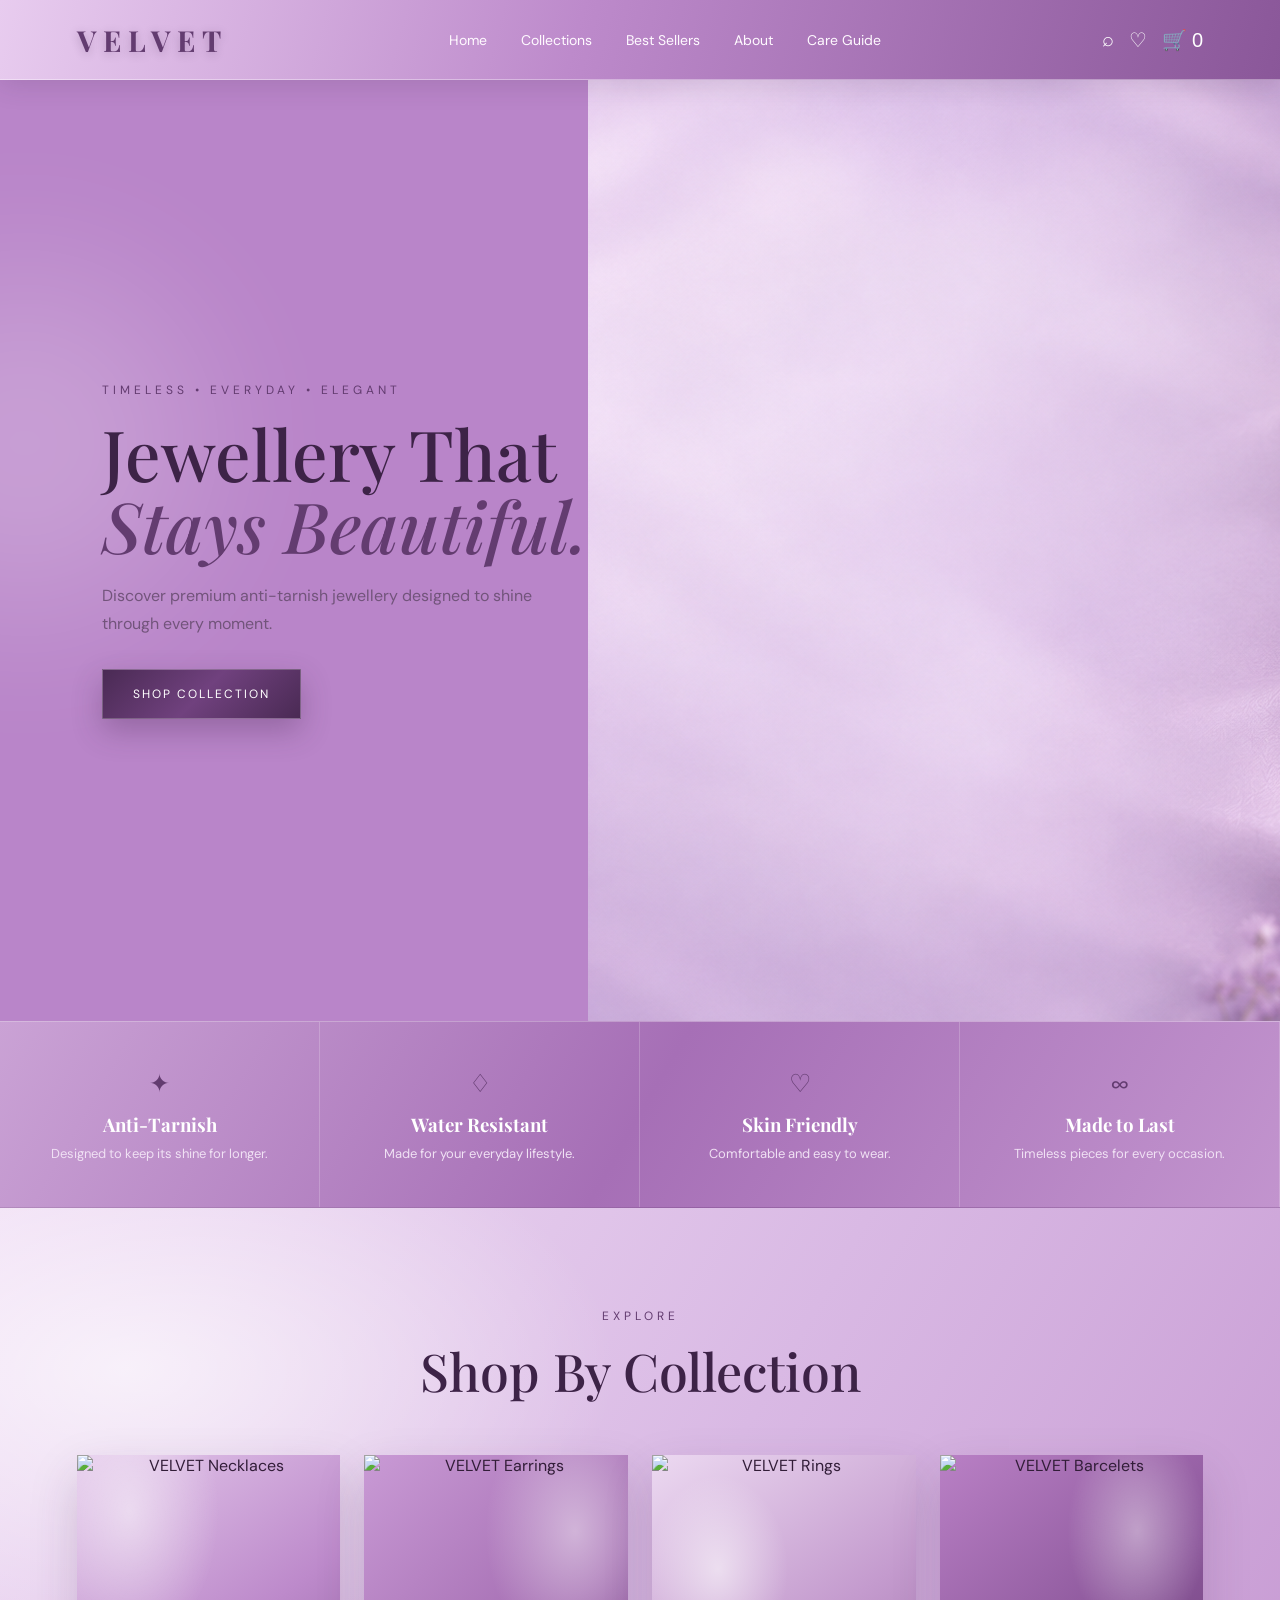
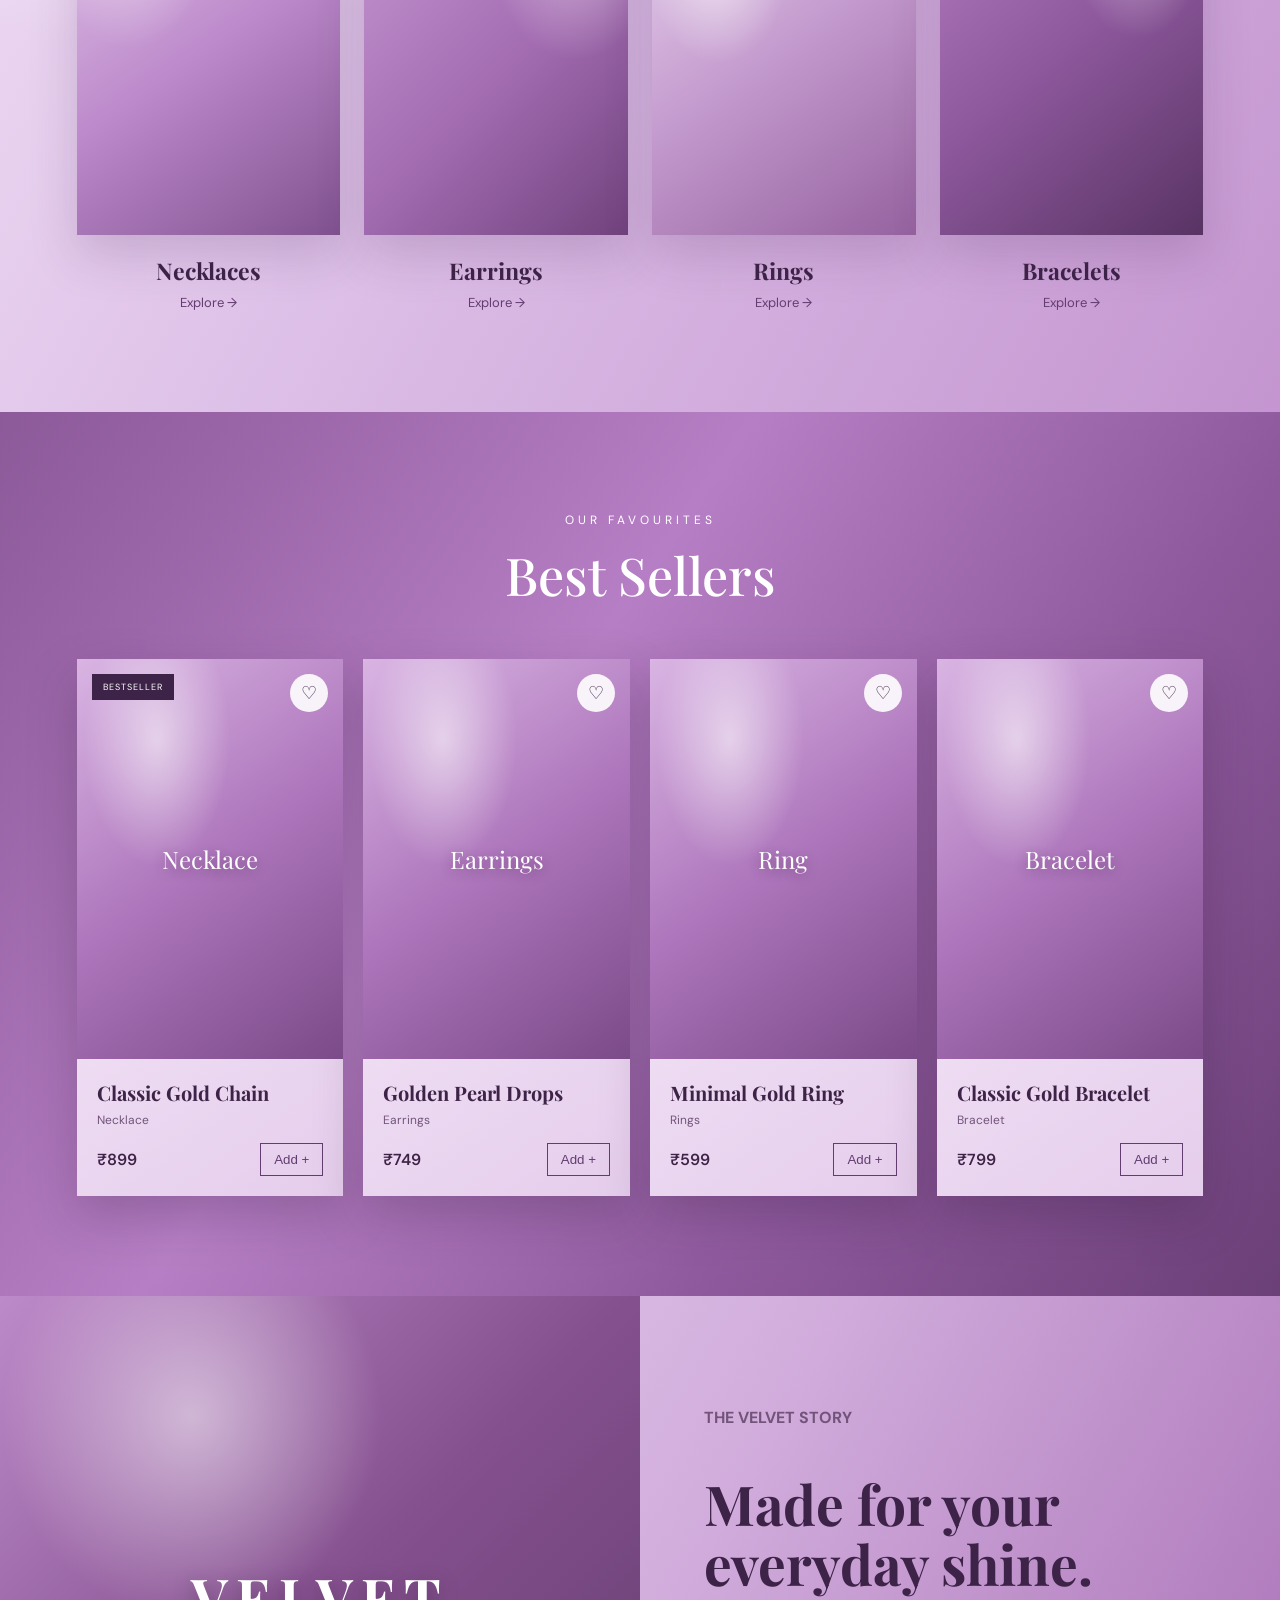
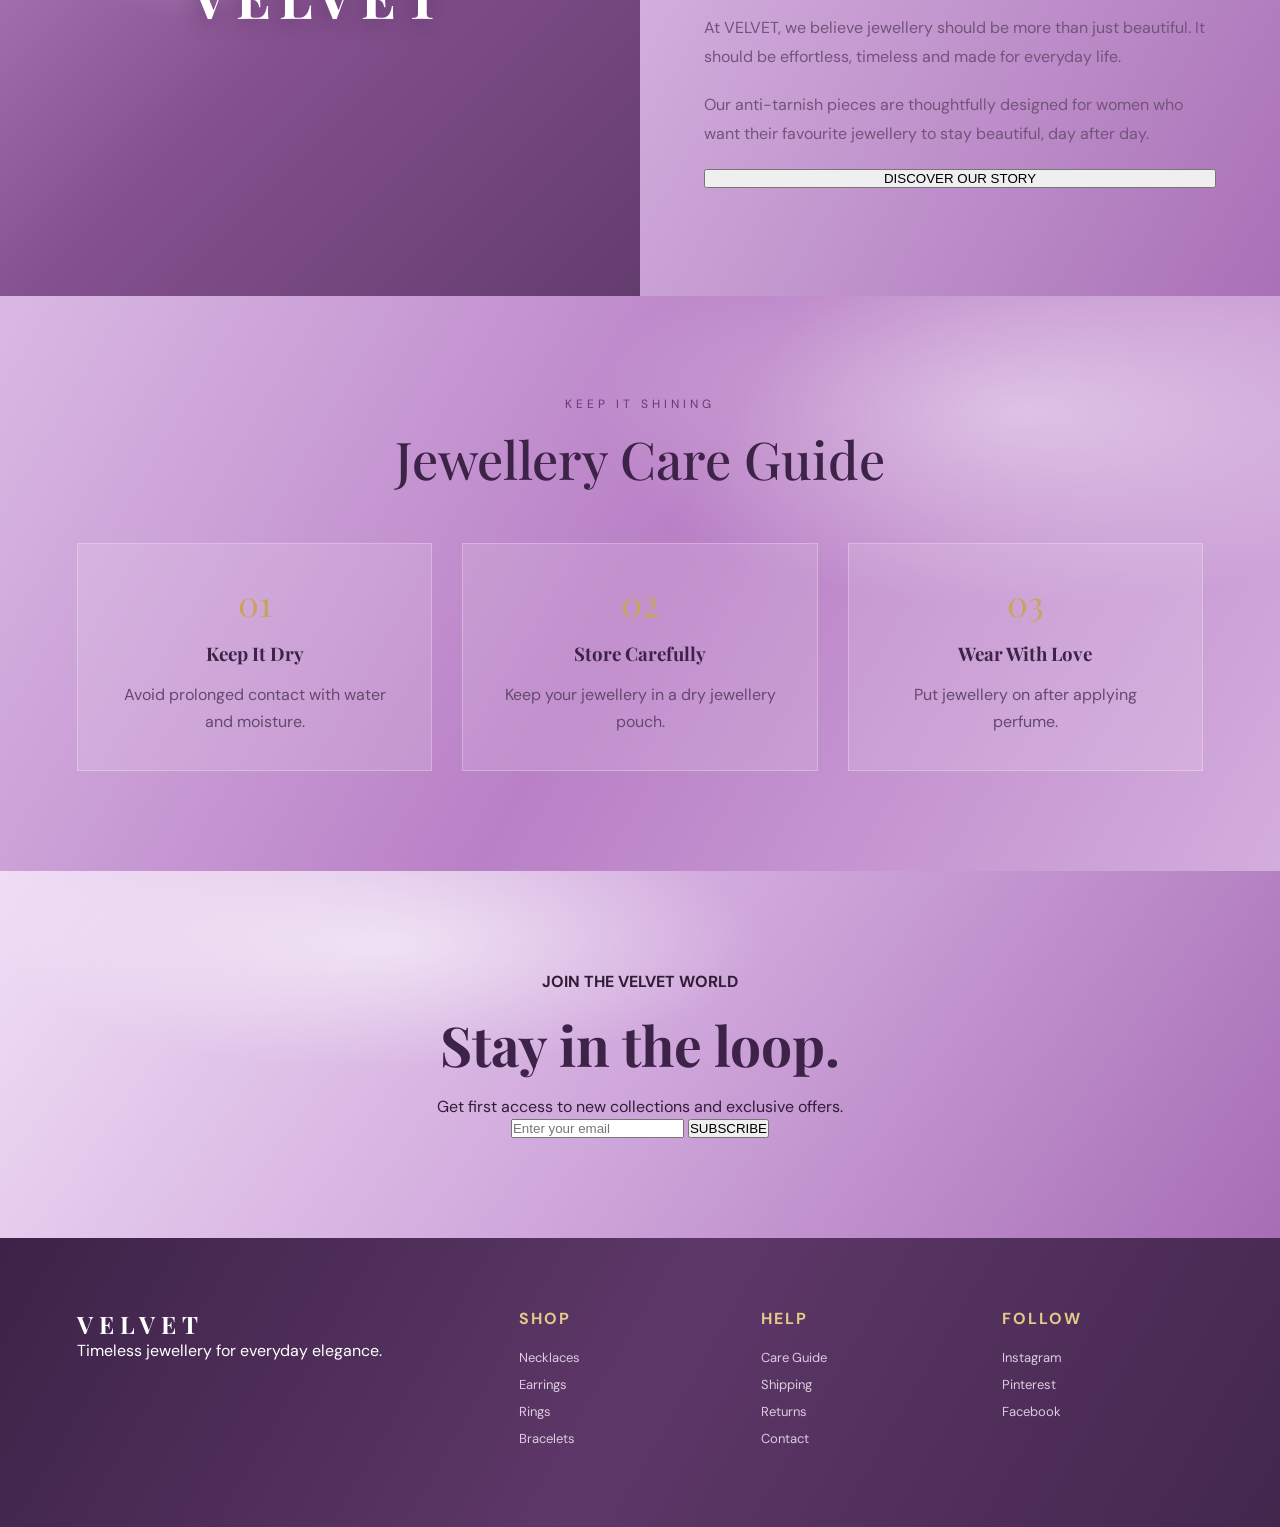
==== commit a2a86844: "Restore index.html to original state Restored original HTML structure and content in index.html." ====
--- a/index.html
+++ b/index.html
@@ -42,35 +42,36 @@
 
     <!-- HERO -->
 
+<!-- HERO -->
 <section class="hero" id="home">
 
-<div class="hero-content">
-
-<p class="small-title">
-TIMELESS • EVERYDAY • ELEGANT
-</p>
-
-<h1>
-Jewellery That<br>
-<span>Stays Beautiful.</span>
-</h1>
-
-<p class="hero-text">
-Discover premium anti-tarnish jewellery designed
-to shine through every moment.
-</p>
-
-<a href="#bestsellers" class="primary-btn">
-SHOP COLLECTION
-</a>
-
-</div>
-
-<div class="hero-image">
-<div class="image-placeholder">
-<img src="C:\Komal Mandal Velvet Jewellery\Velvet jewellery.png" alt = VELVET JEWEllERY">
-</div>
-</div>
+    <div class="hero-content">
+
+        <p class="small-title">
+            TIMELESS • EVERYDAY • ELEGANT
+        </p>
+
+        <h1>
+            Jewellery That<br>
+            <span>Stays Beautiful.</span>
+        </h1>
+
+        <p class="hero-text">
+            Discover premium anti-tarnish jewellery designed
+            to shine through every moment.
+        </p>
+
+        <a href="#bestsellers" class="primary-btn">
+            SHOP COLLECTION
+        </a>
+
+    </div>
+
+    <img
+        class="hero-bg-image"
+        src="./Velvet-jewellery.png"
+        alt="Velvet Jewellery"
+    >
 
 </section>
 
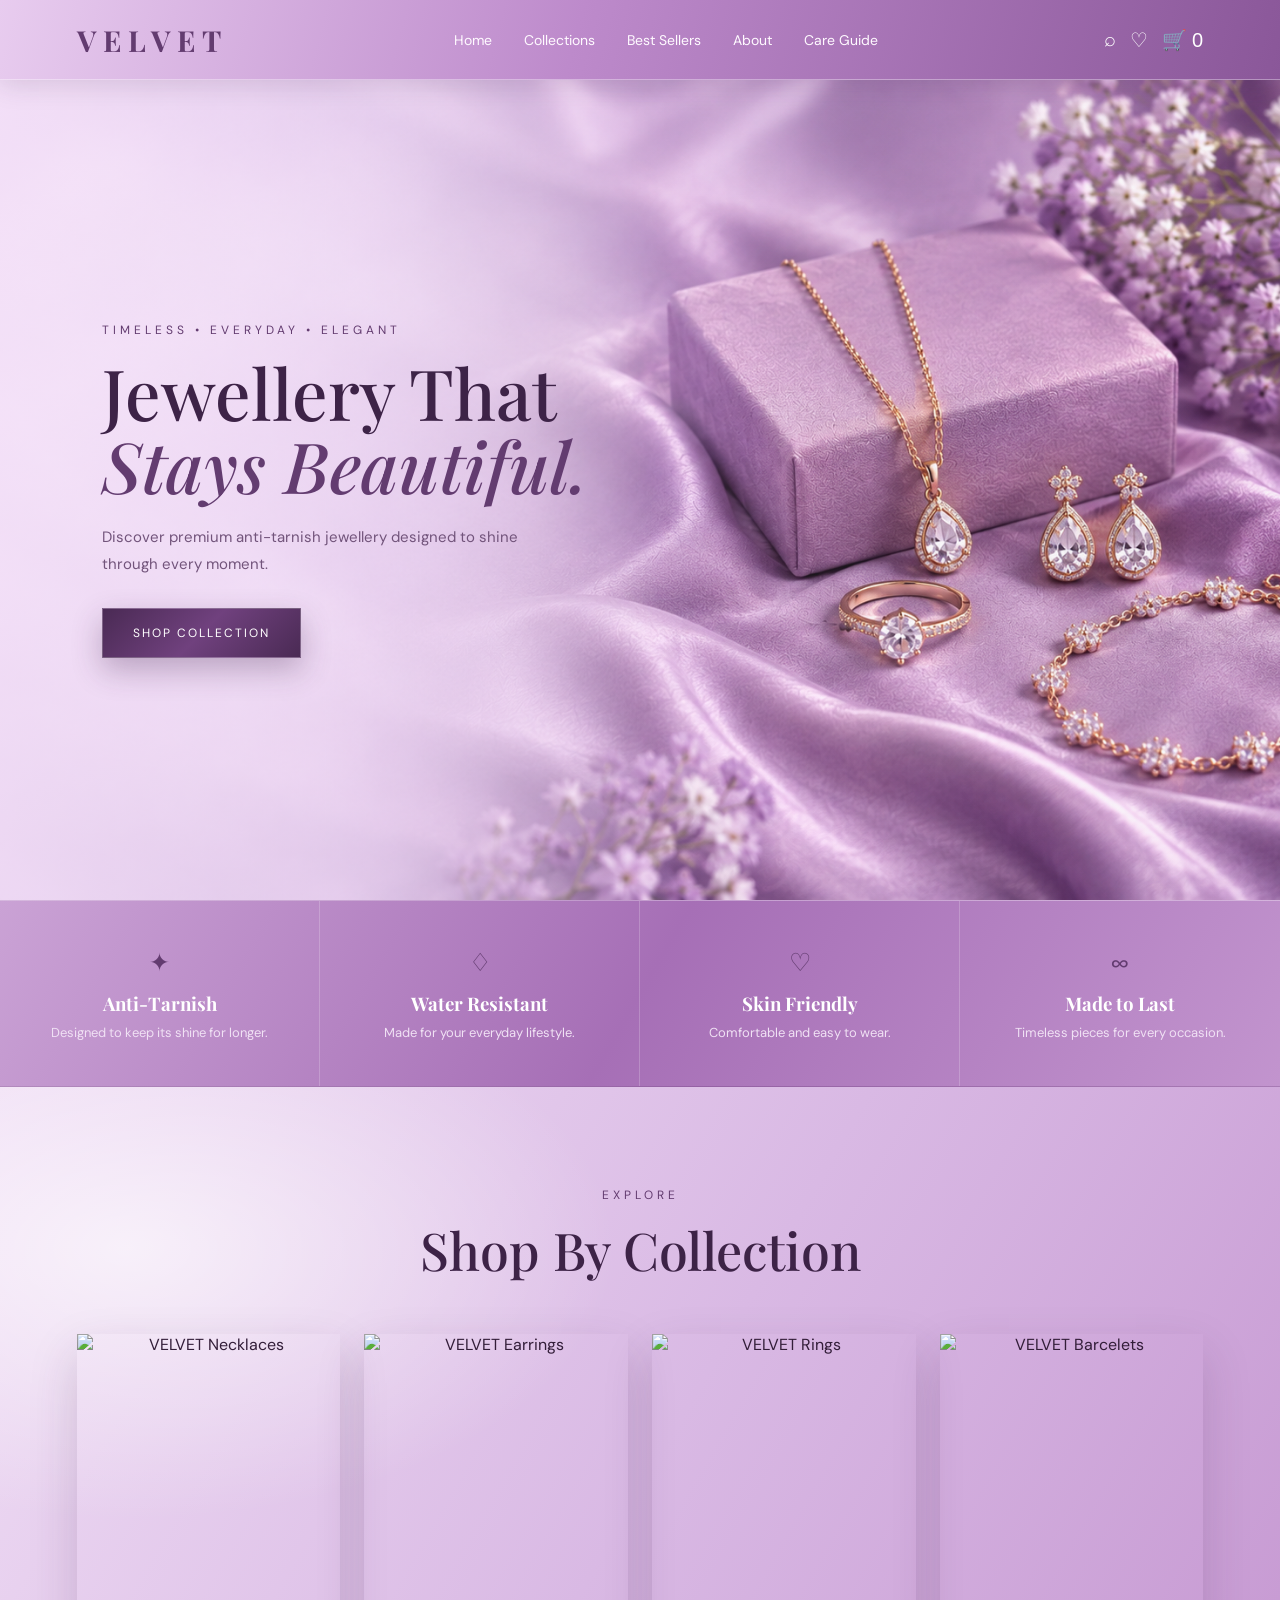
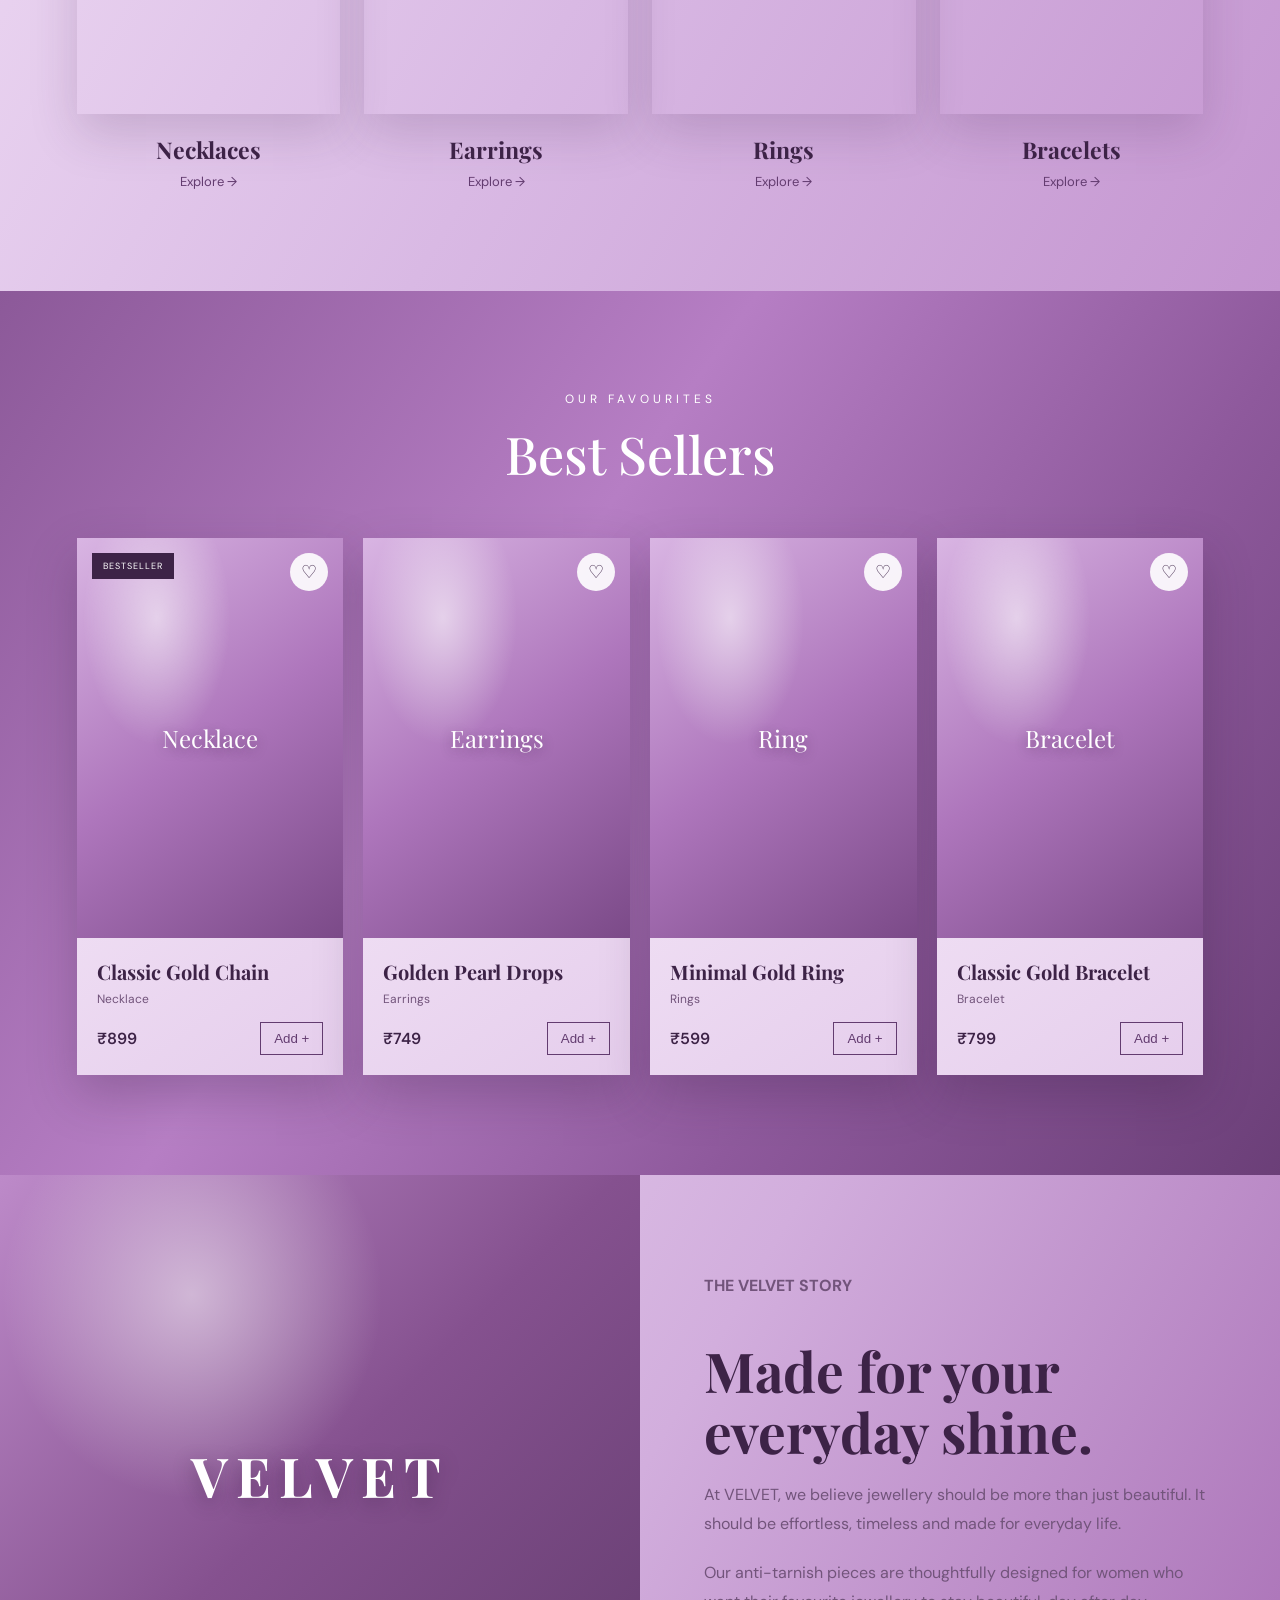
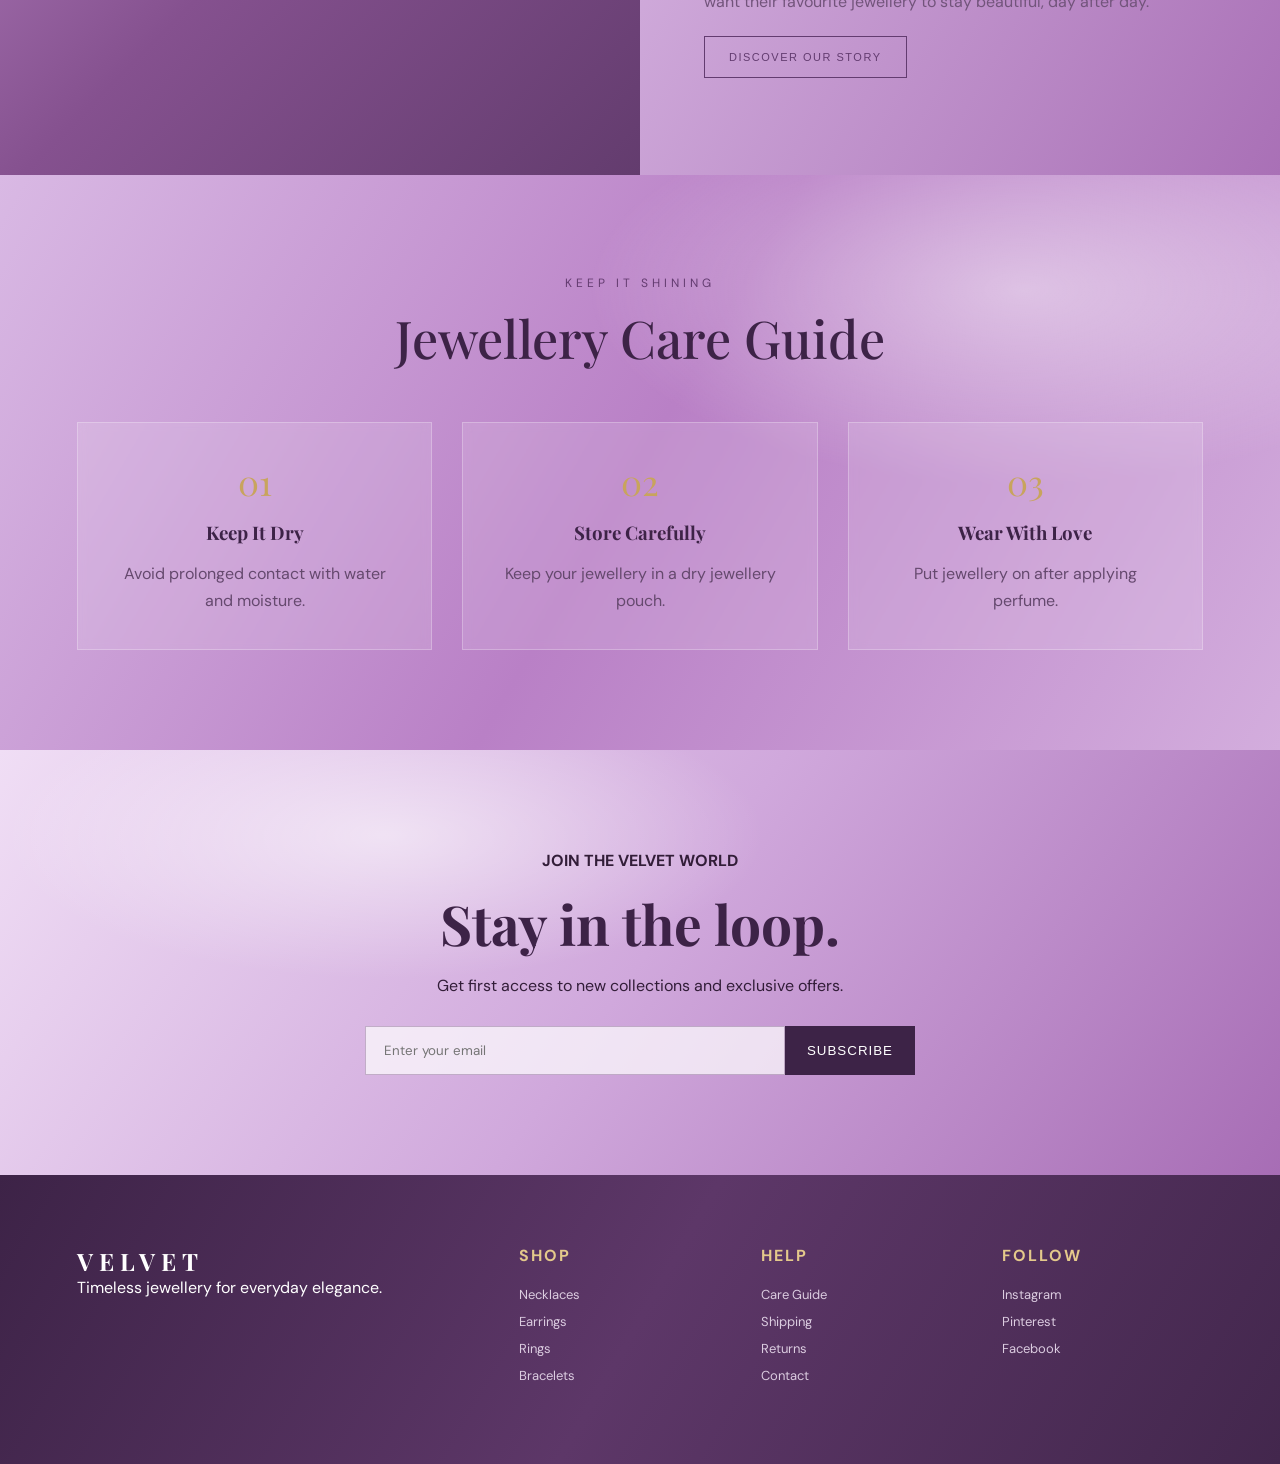
==== commit af217e51: "Update index.html" ====
--- a/index.html
+++ b/index.html
@@ -40,8 +40,6 @@
 
     </header>
 
-    <!-- HERO -->
-
 <!-- HERO -->
 <section class="hero" id="home">
 
@@ -74,7 +72,6 @@
     >
 
 </section>
-
 
     <!-- FEATURES -->
 
--- a/style.css
+++ b/style.css
@@ -1,14 +1,14 @@
 /* =========================================================
    VELVET JEWELLERY
-   LUXURY PURPLE VELVET THEME
+   RESPONSIVE LUXURY PURPLE THEME
    ========================================================= */
 
 @import url('https://fonts.googleapis.com/css2?family=DM+Sans:wght@400;500;600&family=Playfair+Display:ital,wght@0,400;0,500;0,600;1,400;1,500&display=swap');
 
 
-/* =========================
-   COLORS
-   ========================= */
+/* =========================================================
+   VARIABLES
+   ========================================================= */
 
 :root {
     --velvet-1: #f0dff5;
@@ -26,9 +26,9 @@
 }
 
 
-/* =========================
+/* =========================================================
    RESET
-   ========================= */
+   ========================================================= */
 
 * {
     margin: 0;
@@ -38,23 +38,18 @@
 
 html {
     scroll-behavior: smooth;
+    overflow-x: hidden;
 }
 
 body {
+    margin: 0;
+    padding: 0;
+
     font-family: "DM Sans", sans-serif;
+
     color: var(--text);
 
     background:
-        radial-gradient(
-            ellipse at 15% 20%,
-            rgba(255,255,255,.55) 0%,
-            transparent 28%
-        ),
-        radial-gradient(
-            ellipse at 85% 75%,
-            rgba(91,48,105,.30) 0%,
-            transparent 35%
-        ),
         linear-gradient(
             125deg,
             #f0dff5 0%,
@@ -64,53 +59,22 @@
             #8f5da0 100%
         );
 
-    background-attachment: fixed;
-
     min-height: 100vh;
-}
-
-
-/* =========================
-   VELVET TEXTURE
-   ========================= */
-
-body::before {
-    content: "";
-
-    position: fixed;
-
-    inset: 0;
-
-    pointer-events: none;
-
-    z-index: -1;
-
-    opacity: .18;
-
-    background:
-        repeating-linear-gradient(
-            110deg,
-            transparent 0px,
-            rgba(255,255,255,.35) 2px,
-            transparent 7px,
-            transparent 20px
-        );
-
-    mix-blend-mode: soft-light;
-}
-
-
-/* =========================
+
+    overflow-x: hidden;
+}
+
+
+/* =========================================================
    NAVBAR
-   ========================= */
+   ========================================================= */
 
 .navbar {
+    width: 100%;
     height: 80px;
 
     display: flex;
-
     align-items: center;
-
     justify-content: space-between;
 
     padding: 0 6%;
@@ -129,47 +93,50 @@
         0 5px 25px rgba(63,35,72,.15);
 
     position: sticky;
-
     top: 0;
 
     z-index: 1000;
 }
 
 
-/* =========================
+/* =========================================================
    LOGO
-   ========================= */
+   ========================================================= */
 
 .logo {
+    flex-shrink: 0;
+
     font-family: "Playfair Display", serif;
 
     font-size: 29px;
 
     letter-spacing: 7px;
 
-    color: #633C70;
-
-    text-shadow:
-        0 2px 10px rgba(53,27,62,.25);
-}
-
-
-/* =========================
+    color: #633c70;
+
+    white-space: nowrap;
+}
+
+
+/* =========================================================
    NAVIGATION
-   ========================= */
+   ========================================================= */
 
 nav {
     display: flex;
-
-    gap: 34px;
+    align-items: center;
+
+    gap: 32px;
 }
 
 nav a {
+    color: #fffaff;
+
     text-decoration: none;
 
-    color: #fffaff;
-
     font-size: 14px;
+
+    white-space: nowrap;
 
     position: relative;
 
@@ -186,11 +153,9 @@
     position: absolute;
 
     left: 0;
-
     bottom: -7px;
 
     width: 0;
-
     height: 1px;
 
     background: var(--gold);
@@ -203,16 +168,17 @@
 }
 
 
-/* =========================
+/* =========================================================
    NAV ICONS
-   ========================= */
+   ========================================================= */
 
 .nav-icons {
     display: flex;
-
     align-items: center;
 
-    gap: 15px;
+    gap: 14px;
+
+    flex-shrink: 0;
 }
 
 .nav-icons button {
@@ -241,94 +207,99 @@
    ========================================================= */
 
 .hero {
-    position: relative !important;
-
-    display: flex !important;
-
-    min-height: calc(100vh - 80px) !important;
-
-    width: 100% !important;
-
-    padding: 0 !important;
-
-    margin: 0 !important;
-
-    /*
-       IMPORTANT:
-       GitHub "blob" URL DOES NOT work as an image.
-       RAW GitHub URL is used here.
-    */
-
-    background-image:
-        url("https://raw.githubusercontent.com/Komal-Mandal-14/Velvet-Jewellery-/main/Velvet-jewellery.png") !important;
-
-    background-size: cover !important;
-
-    background-position: center center !important;
-
-    background-repeat: no-repeat !important;
-
-    background-color: #b985c9 !important;
-
-    overflow: hidden !important;
-}
-
-
-/* =========================
+    position: relative;
+
+    width: 100%;
+
+    min-height: calc(100vh - 80px);
+
+    display: flex;
+    align-items: center;
+
+    overflow: hidden;
+
+    background: #b985c9;
+}
+
+
+/* =========================================================
+   HERO IMAGE
+   IMPORTANT:
+   IMAGE IS AN ACTUAL IMG, NOT CSS BACKGROUND
+   ========================================================= */
+
+.hero-bg-image {
+    position: absolute;
+
+    inset: 0;
+
+    width: 100%;
+    height: 100%;
+
+    object-fit: cover;
+
+    object-position: center center;
+
+    display: block;
+
+    z-index: 0;
+}
+
+
+/* =========================================================
+   HERO IMAGE OVERLAY
+   ========================================================= */
+
+.hero::after {
+    content: "";
+
+    position: absolute;
+
+    inset: 0;
+
+    z-index: 1;
+
+    pointer-events: none;
+
+    background:
+        linear-gradient(
+            90deg,
+            rgba(245,226,249,.78) 0%,
+            rgba(245,226,249,.55) 25%,
+            rgba(245,226,249,.12) 52%,
+            rgba(61,35,71,.04) 100%
+        );
+}
+
+
+/* =========================================================
    HERO CONTENT
-   ========================= */
+   ========================================================= */
 
 .hero-content {
-    width: 55% !important;
-
-    min-height: calc(100vh - 80px) !important;
-
-    display: flex !important;
-
-    flex-direction: column !important;
-
-    justify-content: center !important;
-
-    padding: 0 0 0 8% !important;
-
-    position: relative !important;
-
-    z-index: 5 !important;
-}
-
-
-/* =========================
-   HERO LIGHT
-   ========================= */
-
-.hero-content::before {
-    content: "";
-
-    position: absolute;
-
-    width: 350px;
-
-    height: 350px;
-
-    left: -150px;
-
-    top: 20%;
-
-    border-radius: 50%;
-
-    background: rgba(255,255,255,.22);
-
-    filter: blur(80px);
-
-    pointer-events: none;
-
-    z-index: -1;
-}
-
-
-/* =========================
+    position: relative;
+
+    z-index: 2;
+
+    width: 55%;
+
+    max-width: 700px;
+
+    padding-left: 8%;
+
+    padding-right: 20px;
+
+    display: flex;
+
+    flex-direction: column;
+
+    justify-content: center;
+}
+
+
+/* =========================================================
    SMALL TITLE
-   ========================= */
+   ========================================================= */
 
 .small-title {
     font-size: 12px;
@@ -337,61 +308,64 @@
 
     color: var(--velvet-5);
 
-    position: relative;
-}
-
-
-/* =========================
+    margin-bottom: 18px;
+}
+
+
+/* =========================================================
    HERO HEADING
-   ========================= */
+   ========================================================= */
 
 .hero h1 {
-    font-family: "Playfair Display", serif !important;
-
-    font-size: clamp(55px, 5.5vw, 82px) !important;
-
-    line-height: 1.02 !important;
-
-    font-weight: 500 !important;
-
-    margin: 20px 0 !important;
-
-    color: var(--velvet-6) !important;
-
-    white-space: nowrap !important;
-
-    position: relative !important;
+    font-family: "Playfair Display", serif;
+
+    font-size: clamp(48px, 5.5vw, 82px);
+
+    line-height: 1.03;
+
+    font-weight: 500;
+
+    color: var(--velvet-6);
+
+    margin: 0 0 22px;
+
+    max-width: 700px;
 }
 
 .hero h1 span {
-    font-style: italic !important;
-
-    color: var(--velvet-5) !important;
-}
-
-
-/* =========================
+    font-style: italic;
+
+    color: var(--velvet-5);
+}
+
+
+/* =========================================================
    HERO TEXT
-   ========================= */
+   ========================================================= */
 
 .hero-text {
-    max-width: 470px !important;
-
-    color: var(--soft-text) !important;
-
-    line-height: 1.8 !important;
-
-    margin-bottom: 30px !important;
-
-    position: relative !important;
-}
-
-
-/* =========================
-   BUTTON
-   ========================= */
+    max-width: 460px;
+
+    color: var(--soft-text);
+
+    line-height: 1.8;
+
+    font-size: 15px;
+
+    margin-bottom: 30px;
+}
+
+
+/* =========================================================
+   PRIMARY BUTTON
+   ========================================================= */
 
 .primary-btn {
+    display: inline-flex;
+
+    align-items: center;
+    justify-content: center;
+
     width: fit-content;
 
     padding: 16px 30px;
@@ -418,8 +392,6 @@
         0 12px 30px rgba(65,35,75,.3);
 
     transition: .3s ease;
-
-    position: relative;
 }
 
 .primary-btn:hover {
@@ -430,18 +402,9 @@
 }
 
 
-/* =========================
-   REMOVE OLD RIGHT HERO IMAGE
-   ========================= */
-
-.hero-image {
-    display: none !important;
-}
-
-
-/* =========================
+/* =========================================================
    FEATURES
-   ========================= */
+   ========================================================= */
 
 .features {
     display: grid;
@@ -471,6 +434,10 @@
     transition: .3s ease;
 }
 
+.feature:last-child {
+    border-right: none;
+}
+
 .feature:hover {
     background: rgba(255,255,255,.12);
 }
@@ -478,7 +445,7 @@
 .feature-icon {
     font-size: 25px;
 
-    color: #633C70;
+    color: #633c70;
 
     margin-bottom: 12px;
 }
@@ -498,9 +465,9 @@
 }
 
 
-/* =========================
+/* =========================================================
    SECTION HEADINGS
-   ========================= */
+   ========================================================= */
 
 .section-heading {
     text-align: center;
@@ -529,9 +496,9 @@
 }
 
 
-/* =========================
+/* =========================================================
    COLLECTIONS
-   ========================= */
+   ========================================================= */
 
 .collections {
     padding: 100px 6%;
@@ -553,7 +520,7 @@
 .collection-grid {
     display: grid;
 
-    grid-template-columns: repeat(4, 1fr);
+    grid-template-columns: repeat(4, minmax(0, 1fr));
 
     gap: 24px;
 
@@ -561,8 +528,6 @@
 }
 
 .collection-card {
-    width: 100%;
-
     min-width: 0;
 
     text-align: center;
@@ -591,35 +556,370 @@
 
 .collection-image img {
     width: 100%;
-
     height: 100%;
 
     object-fit: cover;
 
     display: block;
-}
-
-
-/* =========================
-   COLLECTION SHADES
-   ========================= */
-
-.necklace {
+
+    transition: transform .5s ease;
+}
+
+.collection-card:hover .collection-image img {
+    transform: scale(1.05);
+}
+
+.collection-card h3 {
+    font-family: "Playfair Display", serif;
+
+    font-size: 23px;
+
+    color: var(--velvet-6);
+}
+
+.collection-card a {
+    display: inline-block;
+
+    margin-top: 8px;
+
+    text-decoration: none;
+
+    color: var(--velvet-5);
+
+    font-size: 13px;
+}
+
+
+/* =========================================================
+   PRODUCTS
+   ========================================================= */
+
+.products {
+    padding: 100px 6%;
+
+    background:
+        linear-gradient(
+            125deg,
+            #8c5999,
+            #b67ec4 40%,
+            #8e599c 70%,
+            #6b3f78
+        );
+}
+
+.products .section-heading p,
+.products .section-heading h2 {
+    color: white;
+}
+
+.product-grid {
+    display: grid;
+
+    grid-template-columns: repeat(4, minmax(0, 1fr));
+
+    gap: 20px;
+}
+
+.product-card {
+    min-width: 0;
+
+    background:
+        linear-gradient(
+            145deg,
+            #f9effb,
+            #e5cdec
+        );
+
+    box-shadow:
+        0 20px 45px rgba(51,27,60,.25);
+
+    overflow: hidden;
+
+    transition: .35s ease;
+}
+
+.product-card:hover {
+    transform: translateY(-9px);
+}
+
+.product-image {
+    height: 400px;
+
+    display: flex;
+
+    align-items: center;
+    justify-content: center;
+
+    position: relative;
+
     background:
         radial-gradient(
-            ellipse at 20% 15%,
+            ellipse at 30% 20%,
+            rgba(255,255,255,.55),
+            transparent 28%
+        ),
+        linear-gradient(
+            145deg,
+            #d9b5e3,
+            #ae76bc,
+            #7b4a88
+        );
+}
+
+.product-placeholder {
+    font-family: "Playfair Display", serif;
+
+    font-size: 24px;
+
+    color: white;
+
+    text-shadow:
+        0 3px 12px rgba(55,28,63,.4);
+}
+
+
+/* =========================================================
+   BADGE
+   ========================================================= */
+
+.badge {
+    position: absolute;
+
+    top: 15px;
+    left: 15px;
+
+    padding: 7px 11px;
+
+    background: var(--velvet-6);
+
+    color: white;
+
+    font-size: 9px;
+
+    letter-spacing: 1px;
+}
+
+
+/* =========================================================
+   WISHLIST
+   ========================================================= */
+
+.wishlist {
+    position: absolute;
+
+    top: 15px;
+    right: 15px;
+
+    width: 38px;
+    height: 38px;
+
+    border-radius: 50%;
+
+    border: none;
+
+    background: rgba(255,255,255,.9);
+
+    color: var(--velvet-6);
+
+    cursor: pointer;
+
+    font-size: 18px;
+
+    transition: .3s ease;
+}
+
+.wishlist:hover {
+    background: var(--velvet-6);
+
+    color: white;
+}
+
+
+/* =========================================================
+   PRODUCT INFO
+   ========================================================= */
+
+.product-info {
+    padding: 20px;
+}
+
+.product-info h3 {
+    font-family: "Playfair Display", serif;
+
+    color: var(--velvet-6);
+
+    font-size: 20px;
+}
+
+.product-category {
+    color: var(--soft-text);
+
+    font-size: 12px;
+
+    margin: 6px 0 15px;
+}
+
+.price-row {
+    display: flex;
+
+    justify-content: space-between;
+
+    align-items: center;
+
+    gap: 10px;
+}
+
+.price-row span {
+    font-weight: 600;
+
+    color: var(--velvet-6);
+}
+
+.price-row button {
+    padding: 8px 13px;
+
+    background: transparent;
+
+    border: 1px solid var(--velvet-5);
+
+    color: var(--velvet-5);
+
+    cursor: pointer;
+
+    transition: .3s ease;
+}
+
+.price-row button:hover {
+    background: var(--velvet-5);
+
+    color: white;
+}
+
+
+/* =========================================================
+   STORY
+   ========================================================= */
+
+.story {
+    display: grid;
+
+    grid-template-columns: 1fr 1fr;
+
+    min-height: 600px;
+
+    background:
+        linear-gradient(
+            120deg,
+            #ecd9f2,
+            #d2aedd,
+            #a970b6
+        );
+}
+
+.story-image {
+    min-height: 500px;
+
+    display: flex;
+
+    align-items: center;
+    justify-content: center;
+
+    background:
+        radial-gradient(
+            ellipse at 30% 20%,
             rgba(255,255,255,.5),
             transparent 30%
         ),
         linear-gradient(
-            145deg,
-            #e4c9eb,
-            #bd8acb 50%,
-            #80518f
-        );
-}
-
-.earrings {
+            135deg,
+            #bd8ac9,
+            #85518f,
+            #633c6e
+        );
+}
+
+.story-placeholder {
+    font-family: "Playfair Display", serif;
+
+    font-size: 55px;
+
+    letter-spacing: 8px;
+
+    color: white;
+
+    text-shadow:
+        0 5px 20px rgba(50,25,58,.4);
+}
+
+.story-content {
+    padding: 10%;
+
+    display: flex;
+
+    flex-direction: column;
+
+    justify-content: center;
+}
+
+.story-content h2 {
+    font-family: "Playfair Display", serif;
+
+    font-size: 55px;
+
+    line-height: 1.1;
+
+    margin: 20px 0;
+
+    color: var(--velvet-6);
+}
+
+.story-content p {
+    color: var(--soft-text);
+
+    line-height: 1.8;
+
+    margin-bottom: 20px;
+}
+
+
+/* =========================================================
+   SECONDARY BUTTON
+   ========================================================= */
+
+.secondary-btn {
+    width: fit-content;
+
+    padding: 14px 24px;
+
+    background: transparent;
+
+    border: 1px solid var(--velvet-5);
+
+    color: var(--velvet-5);
+
+    cursor: pointer;
+
+    letter-spacing: 1.5px;
+
+    font-size: 11px;
+
+    transition: .3s ease;
+}
+
+.secondary-btn:hover {
+    background: var(--velvet-5);
+
+    color: white;
+}
+
+
+/* =========================================================
+   CARE GUIDE
+   ========================================================= */
+
+.care {
+    padding: 100px 6%;
+
     background:
         radial-gradient(
             ellipse at 80% 20%,
@@ -627,370 +927,6 @@
             transparent 30%
         ),
         linear-gradient(
-            135deg,
-            #c99ad5,
-            #a46db2 55%,
-            #70427d
-        );
-}
-
-.rings {
-    background:
-        radial-gradient(
-            ellipse at 25% 30%,
-            rgba(255,255,255,.55),
-            transparent 25%
-        ),
-        linear-gradient(
-            145deg,
-            #ecd9f1,
-            #c49bce 50%,
-            #95629f
-        );
-}
-
-.bracelets {
-    background:
-        radial-gradient(
-            ellipse at 75% 20%,
-            rgba(255,255,255,.4),
-            transparent 25%
-        ),
-        linear-gradient(
-            140deg,
-            #b980c5,
-            #8d589c 50%,
-            #593364
-        );
-}
-
-
-.collection-card h3 {
-    font-family: "Playfair Display", serif;
-
-    font-size: 23px;
-
-    color: var(--velvet-6);
-}
-
-.collection-card a {
-    display: inline-block;
-
-    margin-top: 8px;
-
-    text-decoration: none;
-
-    color: var(--velvet-5);
-
-    font-size: 13px;
-}
-
-
-/* =========================
-   PRODUCTS
-   ========================= */
-
-.products {
-    padding: 100px 6%;
-
-    background:
-        linear-gradient(
-            125deg,
-            #8c5999,
-            #b67ec4 40%,
-            #8e599c 70%,
-            #6b3f78
-        );
-}
-
-.products .section-heading p,
-.products .section-heading h2 {
-    color: white;
-}
-
-.product-grid {
-    display: grid;
-
-    grid-template-columns: repeat(4, 1fr);
-
-    gap: 20px;
-}
-
-.product-card {
-    background:
-        linear-gradient(
-            145deg,
-            #f9effb,
-            #e5cdec
-        );
-
-    box-shadow:
-        0 20px 45px rgba(51,27,60,.25);
-
-    overflow: hidden;
-
-    transition: .35s ease;
-}
-
-.product-card:hover {
-    transform: translateY(-9px);
-}
-
-.product-image {
-    height: 400px;
-
-    display: flex;
-
-    align-items: center;
-
-    justify-content: center;
-
-    position: relative;
-
-    background:
-        radial-gradient(
-            ellipse at 30% 20%,
-            rgba(255,255,255,.55),
-            transparent 28%
-        ),
-        linear-gradient(
-            145deg,
-            #d9b5e3,
-            #ae76bc,
-            #7b4a88
-        );
-}
-
-.product-placeholder {
-    font-family: "Playfair Display", serif;
-
-    font-size: 24px;
-
-    color: white;
-
-    text-shadow:
-        0 3px 12px rgba(55,28,63,.4);
-}
-
-
-/* =========================
-   BADGE
-   ========================= */
-
-.badge {
-    position: absolute;
-
-    top: 15px;
-
-    left: 15px;
-
-    padding: 7px 11px;
-
-    background: var(--velvet-6);
-
-    color: white;
-
-    font-size: 9px;
-
-    letter-spacing: 1px;
-}
-
-
-/* =========================
-   WISHLIST
-   ========================= */
-
-.wishlist {
-    position: absolute;
-
-    top: 15px;
-
-    right: 15px;
-
-    width: 38px;
-
-    height: 38px;
-
-    border-radius: 50%;
-
-    border: none;
-
-    background: rgba(255,255,255,.9);
-
-    color: var(--velvet-6);
-
-    cursor: pointer;
-
-    font-size: 18px;
-
-    transition: .3s ease;
-}
-
-.wishlist:hover {
-    background: var(--velvet-6);
-
-    color: white;
-}
-
-
-/* =========================
-   PRODUCT INFO
-   ========================= */
-
-.product-info {
-    padding: 20px;
-}
-
-.product-info h3 {
-    font-family: "Playfair Display", serif;
-
-    color: var(--velvet-6);
-
-    font-size: 20px;
-}
-
-.product-category {
-    color: var(--soft-text);
-
-    font-size: 12px;
-
-    margin: 6px 0 15px;
-}
-
-.price-row {
-    display: flex;
-
-    justify-content: space-between;
-
-    align-items: center;
-}
-
-.price-row span {
-    font-weight: 600;
-
-    color: var(--velvet-6);
-}
-
-.price-row button {
-    padding: 8px 13px;
-
-    background: transparent;
-
-    border: 1px solid var(--velvet-5);
-
-    color: var(--velvet-5);
-
-    cursor: pointer;
-
-    transition: .3s ease;
-}
-
-.price-row button:hover {
-    background: var(--velvet-5);
-
-    color: white;
-}
-
-
-/* =========================
-   STORY
-   ========================= */
-
-.story {
-    display: grid;
-
-    grid-template-columns: 1fr 1fr;
-
-    min-height: 600px;
-
-    background:
-        linear-gradient(
-            120deg,
-            #ecd9f2,
-            #d2aedd,
-            #a970b6
-        );
-}
-
-.story-image {
-    display: flex;
-
-    align-items: center;
-
-    justify-content: center;
-
-    background:
-        radial-gradient(
-            ellipse at 30% 20%,
-            rgba(255,255,255,.5),
-            transparent 30%
-        ),
-        linear-gradient(
-            135deg,
-            #bd8ac9,
-            #85518f,
-            #633c6e
-        );
-}
-
-.story-placeholder {
-    font-family: "Playfair Display", serif;
-
-    font-size: 55px;
-
-    letter-spacing: 8px;
-
-    color: white;
-
-    text-shadow:
-        0 5px 20px rgba(50,25,58,.4);
-}
-
-.story-content {
-    padding: 10%;
-
-    display: flex;
-
-    flex-direction: column;
-
-    justify-content: center;
-}
-
-.story-content h2 {
-    font-family: "Playfair Display", serif;
-
-    font-size: 55px;
-
-    line-height: 1.1;
-
-    margin: 20px 0;
-
-    color: var(--velvet-6);
-}
-
-.story-content p {
-    color: var(--soft-text);
-
-    line-height: 1.8;
-
-    margin-bottom: 20px;
-}
-
-
-/* =========================
-   CARE GUIDE
-   ========================= */
-
-.care {
-    padding: 100px 6%;
-
-    background:
-        radial-gradient(
-            ellipse at 80% 20%,
-            rgba(255,255,255,.45),
-            transparent 30%
-        ),
-        linear-gradient(
             120deg,
             #d9b9e4,
             #b980c6,
@@ -1001,7 +937,7 @@
 .care-grid {
     display: grid;
 
-    grid-template-columns: repeat(3, 1fr);
+    grid-template-columns: repeat(3, minmax(0, 1fr));
 
     gap: 30px;
 
@@ -1041,9 +977,9 @@
 }
 
 
-/* =========================
+/* =========================================================
    NEWSLETTER
-   ========================= */
+   ========================================================= */
 
 .newsletter {
     text-align: center;
@@ -1074,10 +1010,50 @@
     color: var(--velvet-6);
 }
 
-
-/* =========================
+.newsletter-form {
+    display: flex;
+
+    justify-content: center;
+
+    max-width: 550px;
+
+    margin: 30px auto 0;
+}
+
+.newsletter-form input {
+    flex: 1;
+
+    min-width: 0;
+
+    padding: 15px 18px;
+
+    border: 1px solid rgba(99,60,112,.35);
+
+    outline: none;
+
+    font-family: inherit;
+
+    background: rgba(255,255,255,.7);
+}
+
+.newsletter-form button {
+    padding: 15px 22px;
+
+    border: none;
+
+    background: var(--velvet-6);
+
+    color: white;
+
+    cursor: pointer;
+
+    letter-spacing: 1px;
+}
+
+
+/* =========================================================
    FOOTER
-   ========================= */
+   ========================================================= */
 
 footer {
     padding: 70px 6%;
@@ -1136,9 +1112,9 @@
 }
 
 
-/* =========================
+/* =========================================================
    CART
-   ========================= */
+   ========================================================= */
 
 .cart-overlay {
     position: fixed;
@@ -1154,6 +1130,8 @@
 
 .cart {
     width: 400px;
+
+    max-width: 100%;
 
     height: 100%;
 
@@ -1175,9 +1153,9 @@
 }
 
 
-/* =========================
+/* =========================================================
    SCROLLBAR
-   ========================= */
+   ========================================================= */
 
 ::-webkit-scrollbar {
     width: 8px;
@@ -1198,9 +1176,9 @@
 }
 
 
-/* =========================
-   COLLECTION PAGE
-   ========================= */
+/* =========================================================
+   COLLECTION HEADER
+   ========================================================= */
 
 .collection-header {
     text-align: center;
@@ -1250,9 +1228,9 @@
 }
 
 
-/* =========================
+/* =========================================================
    COLLECTION PRODUCT BACKGROUNDS
-   ========================= */
+   ========================================================= */
 
 .necklace-product {
     background:
@@ -1315,124 +1293,459 @@
 }
 
 
-/* =========================
+/* =========================================================
    TABLET
-   ========================= */
-
-@media (max-width: 900px) {
+   ========================================================= */
+
+@media (max-width: 1100px) {
+
+    nav {
+        gap: 18px;
+    }
+
+    nav a {
+        font-size: 13px;
+    }
+
+    .hero-content {
+        width: 58%;
+        padding-left: 6%;
+    }
+
+    .collection-grid,
+    .product-grid {
+        grid-template-columns: repeat(2, minmax(0, 1fr));
+    }
+
+    .care-grid {
+        grid-template-columns: repeat(3, minmax(0, 1fr));
+    }
+}
+
+
+/* =========================================================
+   TABLET / SMALL LAPTOP
+   ========================================================= */
+
+@media (max-width: 850px) {
+
+    .navbar {
+        height: 72px;
+
+        padding: 0 25px;
+    }
 
     nav {
         display: none;
     }
 
+    .hero {
+        min-height: calc(100svh - 72px);
+    }
+
     .hero-content {
-        width: 70% !important;
-
-        padding-left: 7% !important;
+        width: 65%;
+
+        padding-left: 7%;
     }
 
     .hero h1 {
-        white-space: normal !important;
-
-        font-size: 55px !important;
+        font-size: clamp(46px, 7vw, 65px);
     }
 
     .features {
         grid-template-columns: repeat(2, 1fr);
     }
 
-    .collection-grid,
-    .product-grid {
-        grid-template-columns: repeat(2, 1fr);
-    }
-
-    .care-grid {
+    .story {
         grid-template-columns: 1fr;
+    }
+
+    .story-image {
+        min-height: 400px;
     }
 
     footer {
         grid-template-columns: 1fr 1fr;
     }
-
-    .story {
-        grid-template-columns: 1fr;
-    }
-
-    .hero-image {
-        display: none !important;
-    }
-}
-
-
-/* =========================
+}
+
+
+/* =========================================================
    MOBILE
-   ========================= */
+   ========================================================= */
 
 @media (max-width: 600px) {
 
+    /* -------------------------
+       NAVBAR
+       ------------------------- */
+
     .navbar {
-        padding: 0 20px;
+        height: 68px;
+
+        padding: 0 16px;
     }
 
     .logo {
-        font-size: 22px;
-    }
+        font-size: 20px;
+
+        letter-spacing: 4px;
+    }
+
+    .nav-icons {
+        gap: 7px;
+    }
+
+    .nav-icons button {
+        font-size: 17px;
+    }
+
+
+    /* -------------------------
+       HERO
+       ------------------------- */
 
     .hero {
-        min-height: calc(100vh - 80px) !important;
-
-        background-position: center center !important;
-    }
+        min-height: calc(100svh - 68px);
+
+        height: calc(100svh - 68px);
+
+        display: flex;
+
+        align-items: center;
+
+        overflow: hidden;
+    }
+
+
+    /*
+       IMPORTANT MOBILE FIX
+
+       Landscape image ko stretch nahi karenge.
+       Image poori screen cover karegi.
+
+       Text ke peeche readable area maintain
+       karne ke liye image ka position right-center.
+    */
+
+    .hero-bg-image {
+        width: 100%;
+        height: 100%;
+
+        object-fit: cover;
+
+        object-position: 68% center;
+
+        display: block;
+    }
+
+
+    /*
+       Mobile overlay thoda stronger
+       so text clearly visible.
+    */
+
+    .hero::after {
+        background:
+            linear-gradient(
+                90deg,
+                rgba(245,226,249,.92) 0%,
+                rgba(245,226,249,.76) 42%,
+                rgba(245,226,249,.25) 72%,
+                rgba(61,35,71,.03) 100%
+            );
+    }
+
+
+    /* -------------------------
+       HERO CONTENT
+       ------------------------- */
 
     .hero-content {
-        width: 90% !important;
-
-        min-height: calc(100vh - 80px) !important;
-
-        padding-left: 7% !important;
+        width: 100%;
+
+        max-width: none;
+
+        padding:
+            35px
+            22px
+            35px
+            22px;
+
+        justify-content: center;
+    }
+
+    .small-title {
+        font-size: 9px;
+
+        letter-spacing: 2.5px;
+
+        margin-bottom: 13px;
     }
 
     .hero h1 {
-        font-size: 45px !important;
-
-        white-space: normal !important;
-    }
-
-    .features,
+        font-size: clamp(39px, 11vw, 52px);
+
+        line-height: 1.05;
+
+        margin-bottom: 17px;
+
+        max-width: 330px;
+    }
+
+    .hero-text {
+        max-width: 300px;
+
+        font-size: 13px;
+
+        line-height: 1.65;
+
+        margin-bottom: 23px;
+    }
+
+    .primary-btn {
+        padding: 14px 21px;
+
+        font-size: 10px;
+
+        letter-spacing: 1.5px;
+    }
+
+
+    /* -------------------------
+       FEATURES
+       ------------------------- */
+
+    .features {
+        grid-template-columns: 1fr 1fr;
+    }
+
+    .feature {
+        padding: 30px 12px;
+    }
+
+    .feature-icon {
+        font-size: 21px;
+
+        margin-bottom: 8px;
+    }
+
+    .feature h3 {
+        font-size: 16px;
+    }
+
+    .feature p {
+        font-size: 11px;
+
+        line-height: 1.5;
+    }
+
+
+    /* -------------------------
+       COLLECTIONS
+       ------------------------- */
+
+    .collections,
+    .products,
+    .care {
+        padding: 65px 18px;
+    }
+
+    .section-heading {
+        margin-bottom: 35px;
+    }
+
+    .section-heading p {
+        font-size: 10px;
+
+        letter-spacing: 3px;
+    }
+
+    .section-heading h2 {
+        font-size: 36px;
+
+        line-height: 1.15;
+    }
+
     .collection-grid,
     .product-grid {
         grid-template-columns: 1fr;
-    }
-
-    .collections,
-    .products,
-    .care {
-        padding: 70px 5%;
+
+        gap: 35px;
     }
 
     .collection-image {
-        height: 350px;
-    }
-
-    .section-heading h2,
-    .story-content h2,
+        height: 390px;
+    }
+
+
+    /* -------------------------
+       PRODUCTS
+       ------------------------- */
+
+    .product-image {
+        height: 390px;
+    }
+
+    .product-info {
+        padding: 18px;
+    }
+
+
+    /* -------------------------
+       STORY
+       ------------------------- */
+
+    .story {
+        grid-template-columns: 1fr;
+    }
+
+    .story-image {
+        min-height: 320px;
+    }
+
+    .story-placeholder {
+        font-size: 42px;
+
+        letter-spacing: 5px;
+    }
+
+    .story-content {
+        padding: 65px 22px;
+    }
+
+    .story-content h2 {
+        font-size: 40px;
+
+        line-height: 1.1;
+    }
+
+    .story-content p {
+        font-size: 14px;
+
+        line-height: 1.7;
+    }
+
+
+    /* -------------------------
+       CARE
+       ------------------------- */
+
+    .care-grid {
+        grid-template-columns: 1fr;
+
+        gap: 18px;
+    }
+
+    .care-grid > div {
+        padding: 28px 20px;
+    }
+
+
+    /* -------------------------
+       NEWSLETTER
+       ------------------------- */
+
+    .newsletter {
+        padding: 70px 18px;
+    }
+
     .newsletter h2 {
         font-size: 40px;
     }
 
-    .story-content {
-        padding: 15% 8%;
-    }
+    .newsletter-form {
+        flex-direction: column;
+
+        gap: 10px;
+    }
+
+    .newsletter-form input,
+    .newsletter-form button {
+        width: 100%;
+    }
+
+
+    /* -------------------------
+       FOOTER
+       ------------------------- */
 
     footer {
         grid-template-columns: 1fr;
-    }
+
+        padding: 55px 22px;
+
+        gap: 30px;
+    }
+
+
+    /* -------------------------
+       CART
+       ------------------------- */
 
     .cart {
         width: 100%;
+
+        padding: 25px 20px;
+    }
+
+
+    /* -------------------------
+       COLLECTION PAGE
+       ------------------------- */
+
+    .collection-header {
+        padding: 65px 18px 50px;
     }
 
     .collection-header h1 {
-        font-size: 45px;
-    }
-}
+        font-size: 44px;
+
+        line-height: 1.1;
+    }
+
+    .collection-header span {
+        font-size: 13px;
+    }
+}
+
+
+/* =========================================================
+   VERY SMALL PHONES
+   ========================================================= */
+
+@media (max-width: 380px) {
+
+    .logo {
+        font-size: 18px;
+
+        letter-spacing: 3px;
+    }
+
+    .nav-icons {
+        gap: 4px;
+    }
+
+    .nav-icons button {
+        font-size: 15px;
+    }
+
+    .hero-content {
+        padding-left: 18px;
+        padding-right: 18px;
+    }
+
+    .hero h1 {
+        font-size: 37px;
+    }
+
+    .hero-text {
+        font-size: 12px;
+    }
+
+    .collection-image,
+    .product-image {
+        height: 340px;
+    }
+}
